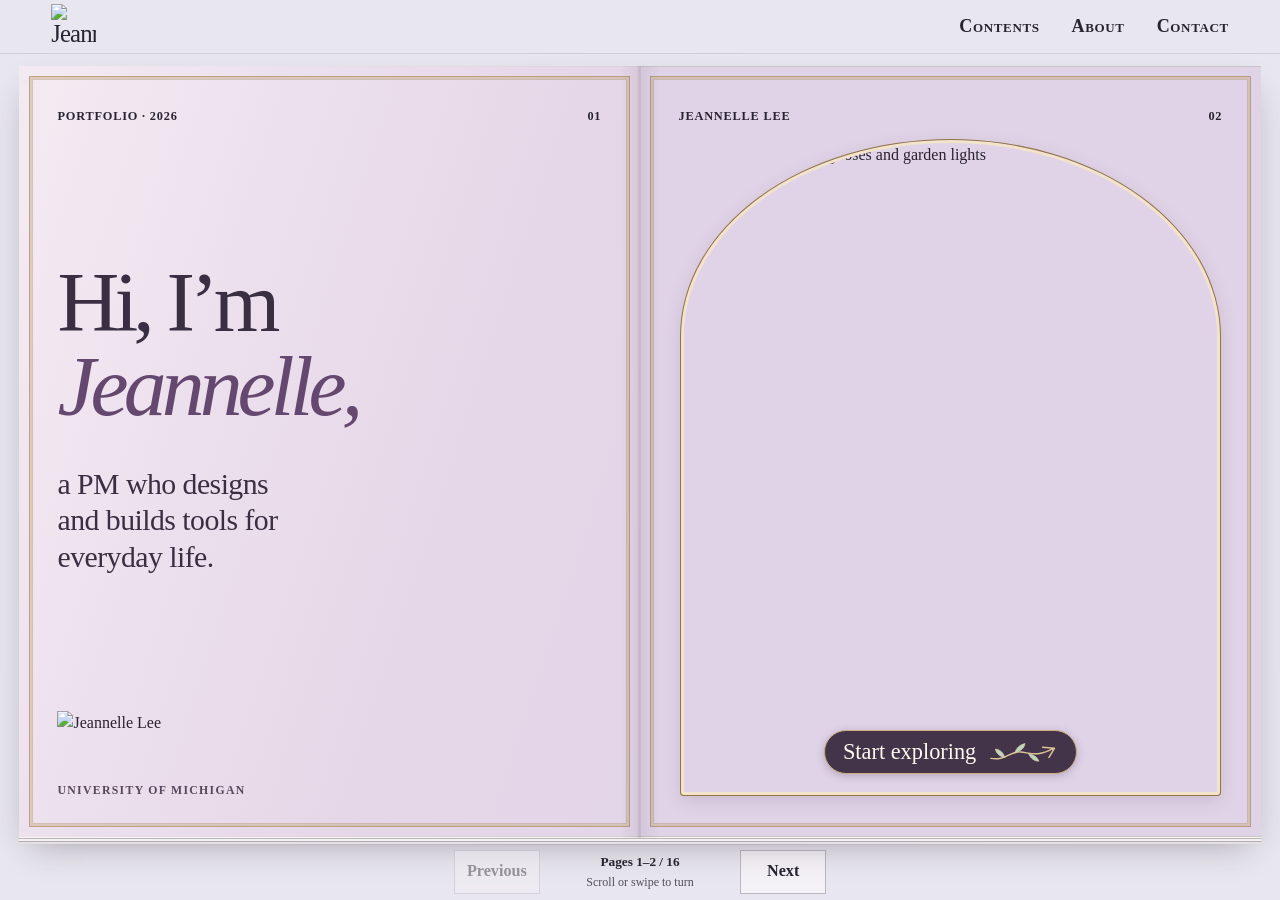
==== index.html @ 3fa3d1c2 "Publish portfolio pages, résumé, and OnRoute demo" ====
<!doctype html>
<html lang="en"><head><meta charset="utf-8"><meta name="viewport" content="width=device-width,initial-scale=1"><title>Product portfolio · Jeannelle Lee</title>
<meta name="description" content="Jeannelle Lee's product portfolio. Explore product management, development, and interaction design case studies.">
<link rel="stylesheet" href="style.css"><link rel="icon" href="favicon.svg"><script src="reader.js" defer></script><script src="neighbor-swap-motion.js" defer></script></head>
<body><a class="skip" href="#reader">Skip to magazine</a><header class="mast"><a class="wordmark" href="#cover" aria-label="Jeannelle Lee · Portfolio cover"><img src="images/jeannelle-lee-garden-seal.svg" width="256" height="256" alt="Jeannelle Lee"></a><nav aria-label="Magazine navigation"><a href="#work">Contents</a><a href="#about">About</a><a href="#contact">Contact</a></nav></header>
<main class="desk" id="reader" tabindex="-1"><div class="binding"><section class="paper jacket cover-copy" id="cover" data-label="Portfolio · 2026" aria-label="Portfolio · 2026, page 1"><div class="iris-opening" aria-hidden="true"><img class="iris-bud" src="images/iris-bud.webp" alt=""><img class="iris-opening-petals" src="images/iris-opening.webp" alt=""><img class="iris-bloom" src="images/paper-iris.webp" alt=""></div><div class="page-frame" aria-hidden="true"><i></i><i></i><i></i><i></i></div><div class="paper-inner"><div class="running"><span>Portfolio · 2026</span><span>01</span></div><div class="page-content"><h1 class="personal-title"><span>Hi, I’m</span> <em>Jeannelle,</em> <small>a PM who designs and builds tools for everyday life.</small></h1><div class="cover-author"><img src="images/jeannelle-lee-signature.png" width="2166" height="710" alt="Jeannelle Lee"><span>University of Michigan</span></div></div></div></section>
<section class="paper jacket portrait-page" id="portrait" data-label="Jeannelle Lee" aria-label="Jeannelle Lee, page 2"><div class="iris-opening" aria-hidden="true"><img class="iris-bud" src="images/iris-bud.webp" alt=""><img class="iris-opening-petals" src="images/iris-opening.webp" alt=""><img class="iris-bloom" src="images/paper-iris.webp" alt=""></div><div class="page-frame" aria-hidden="true"><i></i><i></i><i></i><i></i></div><div class="paper-inner"><div class="running"><span>Jeannelle Lee</span><span>02</span></div><div class="page-content"><figure class="cover-portrait"><img src="images/jeannelle-floral-portrait.webp" width="470" height="620" alt="Jeannelle Lee among roses and garden lights"></figure><a class="cover-explore" href="#work"><span>Start exploring</span><svg class="vine-arrow" aria-hidden="true" viewBox="0 0 78 28" fill="none" stroke="currentColor" stroke-linecap="round" stroke-linejoin="round">
  <path class="vine-stem" pathLength="1" d="M2 21C17 24 23 13 34 14s19 6 36-4m-12-1 13 1-6 10"/>
  <path class="vine-leaves" d="M17 20c-2-7-7-9-10-9 1 5 5 8 10 9Zm11-5c2-6 6-9 11-10-1 5-4 8-11 10Zm15 1c2 5 6 8 11 8-2-5-6-7-11-8Z"/>
</svg></a></div></div></section>
<section class="paper index-page" id="work" data-label="Selected work" aria-label="Selected work, page 3"><div class="page-frame" aria-hidden="true"><i></i><i></i><i></i><i></i></div><div class="paper-inner"><div class="running"><span>Selected work</span><span>03</span></div><div class="page-content"><div class="index-heading"><h2 class="display">Contents</h2></div><ol class="toc"><li><a href="#carelift"><span><strong>CareLift</strong><small>Rural prescription delivery</small></span><span class="folio">05</span></a></li><li><a href="#neighbor-swap"><span><strong>Neighbor Swap</strong><small>A neighborhood tool library</small></span><span class="folio">07</span></a></li><li><a href="#onroute"><span><strong>OnRoute</strong><small>Carpooling for U-M students</small></span><span class="folio">09</span></a></li><li><a href="#pm-studio"><span><strong>PM Studio</strong><small>Four product management studies</small></span><span class="folio">11</span></a></li></ol></div></div></section>
<section class="paper contents-gallery" id="project-plates" data-label="Project illustrations" aria-label="Project illustrations, page 4"><div class="page-frame" aria-hidden="true"><i></i><i></i><i></i><i></i></div><div class="paper-inner"><div class="running"><span>Project illustrations</span><span>04</span></div><div class="page-content"><div class="index-plates"><a class="index-plate" href="#carelift"><img src="images/care-town.webp" alt=""><span>CareLift</span></a><a class="index-plate" href="#neighbor-swap"><img src="images/cafe-handoff.webp" alt=""><span>Neighbor Swap</span></a><a class="index-plate" href="#onroute"><img src="images/ride-meeting.webp" alt=""><span>OnRoute</span></a><a class="index-plate" href="#pm-studio"><img src="images/smarthome-away-mode.webp" alt=""><span>PM Studio</span></a></div></div></div></section>
<section class="paper lavender opener" id="carelift" data-label="Selected work" aria-label="Selected work, page 5"><div class="page-frame" aria-hidden="true"><i></i><i></i><i></i><i></i></div><div class="paper-inner"><div class="running"><span>Selected work</span><span>05</span></div><div class="page-content"><p class="kicker">Product management · Healthcare</p><h2 class="display">CareLift</h2><p class="intro">An urgent prescription delivery concept that connects rural patients, local pharmacies, and licensed drone operators.</p><dl class="credits"><div><dt>Role</dt><dd>Product Manager · Care Pilots</dd></div><div><dt>Team</dt><dd>Kyeongchan, Joan, Seren, Gyuri</dd></div></dl><a class="action" href="carelift.html">Read more</a></div></div></section>
<section class="paper art-page lavender" id="carelift-plate" data-label="CareLift" aria-label="CareLift, page 6"><div class="page-frame" aria-hidden="true"><i></i><i></i><i></i><i></i></div><div class="paper-inner"><div class="running"><span>CareLift</span><span>06</span></div><div class="page-content"><figure class="delivery-plate is-flying">
  <svg class="delivery-scene" viewBox="0 0 640 470" role="img" aria-label="A lavender drone carries a prescription from a rural pharmacy across mint hills and lowers it beside a home.">
    <defs>
      <linearGradient id="cl-sky" x2="0" y2="1" gradientUnits="objectBoundingBox" gradientTransform="rotate(0)">
        <stop stop-color="#d6c7e8"/><stop offset="1" stop-color="#f6edf2"/>
      </linearGradient>
      <linearGradient id="cl-far" x2="1" y2="1"><stop stop-color="#c5c0dc"/><stop offset="1" stop-color="#dad5e5"/></linearGradient>
      <linearGradient id="cl-field" x2="0" y2="1"><stop stop-color="#c5deca"/><stop offset="1" stop-color="#9bc5ae"/></linearGradient>
      <radialGradient id="cl-sun-halo"><stop stop-color="#fff4dc" stop-opacity=".70"/><stop offset=".49" stop-color="#fff2df" stop-opacity=".33"/><stop offset="1" stop-color="#fff6eb" stop-opacity="0"/></radialGradient>
      <linearGradient id="cl-daylight" x1=".94" y1=".08" x2=".16" y2=".86"><stop stop-color="#fff1d4" stop-opacity=".22"/><stop offset=".6" stop-color="#fff4df" stop-opacity=".05"/><stop offset="1" stop-color="#fff4df" stop-opacity="0"/></linearGradient>
      <radialGradient id="cl-ground-penumbra"><stop stop-color="#536963" stop-opacity=".29"/><stop offset=".47" stop-color="#626e70" stop-opacity=".17"/><stop offset="1" stop-color="#717778" stop-opacity="0"/></radialGradient>
      <filter id="cl-distance" x="-.03" y="-.08" width="1.06" height="1.16"><feGaussianBlur stdDeviation="2.4"/></filter>
      <linearGradient id="cl-shell" x1=".22" y1="1" x2=".77" y2="0"><stop stop-color="#897a9d"/><stop offset=".44" stop-color="#b8a6c7"/><stop offset=".72" stop-color="#e0d4e8"/><stop offset="1" stop-color="#fff2e2"/></linearGradient>
      <linearGradient id="cl-keel" x1=".14" y1=".8" x2=".89" y2=".16"><stop stop-color="#615a70"/><stop offset=".56" stop-color="#897b9b"/><stop offset="1" stop-color="#c3b2c8"/></linearGradient>
      <linearGradient id="cl-motor" x2="1" y2=".1"><stop stop-color="#645e73"/><stop offset=".52" stop-color="#ae9fba"/><stop offset=".8" stop-color="#e6d8df"/><stop offset="1" stop-color="#998aab"/></linearGradient>
      <g id="cl-engine"><path d="M-5-1v6q5 4 10 0v-6" fill="url(#cl-motor)"/><ellipse rx="5" ry="2.6" fill="#bcb1c9"/></g>
      <pattern id="cl-paper" width="150" height="150" patternUnits="userSpaceOnUse"><image href="images/onroute-paper.png" width="150" height="150"/></pattern>
      <g id="cl-poplar"><path d="M0 0v-21" fill="none" stroke="#555965" stroke-width="2.2"/><path d="M0-9Q-20-18-3-54Q1-65 5-53Q19-16 0-9Z" fill="#77a391"/><path d="M0-10L0-57Q12-32 10-21Q7-12 0-10Z" fill="#9ebfa7"/></g>
      <g id="cl-prop"><ellipse rx="32" ry="4.1" fill="#bab0c9" opacity=".23"/><path d="M-3-1Q-25-7-34-3Q-31 0-4 1M3 0Q25 5 34 2Q29-1 4-2" fill="#675e78"/><ellipse rx="3.3" ry="2.3" fill="#8f829d"/></g>
    </defs>
    <g class="cl-camera">
    <image href="images/care-town.webp" width="640" height="470" preserveAspectRatio="xMidYMid slice"/>
    <!-- Project the flight onto the meadow. A higher drone casts its shadow farther left. -->
    <g transform="matrix(1 0 .12 .14 -30 385)" aria-hidden="true">
      <g class="delivery-shadow"><g transform="scale(1 7.1429)" fill="url(#cl-ground-penumbra)">
        <ellipse rx="55" ry="9.5"/><ellipse cx="-28" cy="-1.5" rx="18" ry="4.3"/><ellipse cx="26" cy="-2.5" rx="17" ry="4"/>
      </g></g>
    </g>
    <g class="flight-route" fill="none" stroke="#87779b" stroke-width="1.8" stroke-linecap="round" stroke-dasharray="1 8" opacity=".58"><path d="M100 167Q285 55 535 230"/></g>
    <g class="drone-flight">
      <g stroke="#625771" stroke-linejoin="round" stroke-linecap="round">
        <path d="M-16-4q-21-1-31-12M12-6q14-13 23-19M-14 0q-17 11-29 15M15 0q21 8 33 8" fill="none" stroke-width="5.6"/>
        <path d="M-16-6q-20-1-30-11M13-8l19-16M17-1q19 7 29 7" fill="none" stroke="#cfc0d7" stroke-width="1.5"/>
        <g fill="none" stroke-width="2.9"><path d="M-15 6q-1 8-4 14l8 3M14 6l5 12 8-1"/></g>
        <path d="M-29-4q6-9 25-13 12-3 24 3l10 7q3 4-1 9l-7 7q-15 7-34 3l-13-5q-6-3-4-11Z" fill="url(#cl-keel)" stroke-width="1.3"/>
        <path d="M-28-5q7-11 26-13 14-2 26 5l7 6q2 4-5 7-13 7-31 6l-17-4q-9-2-6-7Z" fill="url(#cl-shell)" stroke="#94849f" stroke-width=".9"/>
        <path d="M-11-13q10-5 23-3 8 1 14 7" fill="none" stroke="#fff4e4" stroke-width="1.5"/>
        <path d="M-22 5q12 5 23 4m-17-2-1 2m5-1-1 2m5-1-1 2" fill="none" stroke="#5d566a" stroke-width="1.2"/>
        <path d="m15 7 6-2" fill="none" stroke="#b9f1d3" stroke-width="2.4"/>
        <g stroke="none"><use href="#cl-engine" x="-47" y="-20"/><use href="#cl-engine" x="35" y="-30"/><use href="#cl-engine" x="-43" y="12"/><use href="#cl-engine" x="48" y="4"/></g>
        <g stroke="none"><g transform="translate(-47 -20)"><g class="rotor"><use href="#cl-prop"/></g></g><g transform="translate(35 -30)"><g class="rotor"><use href="#cl-prop"/></g></g><g transform="translate(-43 12)"><g class="rotor"><use href="#cl-prop"/></g></g><g transform="translate(48 4)"><g class="rotor"><use href="#cl-prop"/></g></g></g>
      </g>
      <path class="delivery-line" d="M0 0v27" transform="translate(0 14)" stroke="#726284" stroke-width="1.5" fill="none" vector-effect="non-scaling-stroke"/>
    </g>
    <g class="parcel-flight" stroke="#82708e" stroke-width="1.4" stroke-linejoin="round">
      <path d="m0 0 15 6-19 5-15-7Z" fill="#f5eaf8"/><path d="m-19 4 15 7v16l-15-7Z" fill="#ad96c2"/><path d="m-4 11 19-5v16l-19 5Z" fill="#dcc7ed"/>
      <path d="m4 13 4-1v3l3-.8v3.3l-3 .8v3l-4 1v-3l-3 .8v-3.3l3-.8Z" stroke="none" fill="#fffdf6"/>
    </g>
    </g>
    <g aria-hidden="true" pointer-events="none">
      <rect width="640" height="470" fill="url(#cl-daylight)"/>
      <rect width="640" height="470" fill="url(#cl-paper)" opacity=".62"/>
    </g>
  </svg>
  <figcaption><span>Prescription delivery from a local pharmacy to a rural home.</span><button class="replay-delivery" type="button" aria-label="Replay the drone delivery animation">Replay</button></figcaption>
</figure><a class="action" href="carelift.html">Read more about CareLift</a></div></div></section>
<section class="paper mint opener" id="neighbor-swap" data-label="Selected work" aria-label="Selected work, page 7"><div class="page-frame" aria-hidden="true"><i></i><i></i><i></i><i></i></div><div class="paper-inner"><div class="running"><span>Selected work</span><span>07</span></div><div class="page-content"><p class="kicker">Interaction design · Tool library</p><h2 class="display">Neighbor Swap</h2><p class="intro">A neighborhood tool library where older neighbors lend tools and students trade smartphone help.</p><dl class="credits"><div><dt>Role</dt><dd>Solo designer and developer · SI 582</dd></div></dl><a class="action" href="neighbor-swap.html">Read more</a></div></div></section>
<section class="paper art-page mint" id="neighbor-swap-plate" data-label="Neighbor Swap" aria-label="Neighbor Swap, page 8"><div class="page-frame" aria-hidden="true"><i></i><i></i><i></i><i></i></div><div class="paper-inner"><div class="running"><span>Neighbor Swap</span><span>08</span></div><div class="page-content"><figure class="swap-plate">
  <svg class="swap-scene" viewBox="0 0 640 426" role="img" aria-label="Jeannelle meets her older neighbor at a café, receives her cordless drill, and then helps her start a video call. A leaf stamp marks the exchange.">
    <defs><g id="ns-sprig" stroke="currentColor" stroke-linecap="round" fill="none"><path d="M-1 14Q1-1 9-14" stroke-width="2.8"/><path d="M2 3Q-10 3-12-8Q-1-7 2 3ZM5-4Q5-14 17-17Q15-6 5-4Z" fill="currentColor" stroke-width="1"/></g></defs>
    <image class="ns-shot ns-request-scene" href="images/cafe-request.webp" width="640" height="426" preserveAspectRatio="xMidYMid slice"/>
    <image class="ns-shot ns-handoff-scene" href="images/cafe-handoff.webp" width="640" height="426" preserveAspectRatio="xMidYMid slice"/>
    <image class="ns-shot ns-teaching-scene" href="images/cafe-teaching.webp" width="640" height="426" preserveAspectRatio="xMidYMid slice"/>
    <g class="ns-card">
      <g transform="rotate(-4 320 216)">
        <rect x="154" y="126" width="334" height="182" rx="7" fill="#53445c" opacity=".17" transform="translate(4 7)"/>
        <rect x="154" y="126" width="334" height="182" rx="7" fill="#faf6e9" stroke="#ada293" stroke-width="1.6"/>
        <path d="M171 138h300M171 294h300" stroke="#948b93"/>
        <text x="177" y="165" fill="#587464" font-size="15" font-family="Arial,sans-serif" font-weight="bold" letter-spacing="2">NEIGHBOR SWAP</text>
        <text x="174" y="203" fill="#493e52" font-family="Georgia,serif" font-size="38">Exchange card</text>
        <g stroke="#b6afbb" stroke-width="2" fill="none" stroke-dasharray="3 4"><circle cx="218" cy="253" r="29"/><circle cx="320" cy="253" r="29"/><circle cx="422" cy="253" r="29"/></g>
        <g transform="translate(218 253)"><g class="ns-stamp" color="#4f7865"><circle r="30" fill="#d6e5d6" stroke="currentColor" stroke-width="3"/><circle r="24" fill="none" stroke="currentColor" stroke-width="1.5" stroke-dasharray="2 2"/><use href="#ns-sprig" transform="scale(1.1)"/></g></g>
      </g>
    </g>
  </svg>
  <figcaption class="swap-legend">
    <span class="swap-caption">A new student borrows a drill at a café, teaches a neighbor to make a video call, and collects an exchange stamp.</span>
    <button class="swap-playback" type="button" hidden>Pause</button>
  </figcaption>
</figure><a class="action" href="neighbor-swap.html">Read more about Neighbor Swap</a></div></div></section>
<section class="paper blue opener" id="onroute" data-label="Selected work" aria-label="Selected work, page 9"><div class="page-frame" aria-hidden="true"><i></i><i></i><i></i><i></i></div><div class="paper-inner"><div class="running"><span>Selected work</span><span>09</span></div><div class="page-content"><p class="kicker">Product discovery · Student mobility</p><h2 class="display">OnRoute</h2><p class="intro">A carpool prototype for U-M students who need a dependable ride for time-sensitive trips.</p><dl class="credits"><div><dt>Role</dt><dd>Journey map, service blueprint, Lean Canvas &amp; trust testing</dd></div><div><dt>Team</dt><dd><a href="https://joanuser.github.io/personal_website/">Joan Huang</a>, <a href="https://ieeexplore.ieee.org/author/102986871716345">Adam Deng</a>, <a href="https://www.linkedin.com/in/yun-chen-chuang/">Alison</a></dd></div></dl><a class="action" href="onroute.html">Read more</a></div></div></section>
<section class="paper art-page blue" id="onroute-plate" data-label="OnRoute" aria-label="OnRoute, page 10"><div class="page-frame" aria-hidden="true"><i></i><i></i><i></i><i></i></div><div class="paper-inner"><div class="running"><span>OnRoute</span><span>10</span></div><div class="page-content"><figure class="ride-plate">
  <div class="manhwa-stage" role="img" aria-label="A blonde U-M student reserves a seat outside her home. Her classmate pulls up in a lavender car and they share the trip to campus.">
    <img class="ride-base" src="images/ride-booking.webp" alt="">
    <img class="ride-sprite" src="images/ride-sedan.webp" alt="">
    <img class="ride-cut ride-meeting" src="images/ride-meeting.webp" alt="">
    <img class="ride-cut ride-shared" src="images/ride-shared.webp" alt="">
    <img class="ride-cut ride-campus" src="images/ride-campus.webp" alt="">
    <div class="ride-reservation"><span>OnRoute</span><strong>Review session · 9:00</strong><small>Seat reserved ✓</small></div>
  </div>
  <figcaption class="swap-legend"><span class="swap-caption">A student reserves a seat on a classmate’s existing route to campus.</span><button class="swap-playback" type="button" hidden>Pause</button></figcaption>
</figure><a class="action" href="onroute.html">Read more about OnRoute</a></div></div></section>
<section class="paper rose opener" id="pm-studio" data-label="Selected work" aria-label="Selected work, page 11"><div class="page-frame" aria-hidden="true"><i></i><i></i><i></i><i></i></div><div class="paper-inner"><div class="running"><span>Selected work</span><span>11</span></div><div class="page-content"><p class="kicker">Product management · SI 511-155</p><h2 class="display">PM Studio</h2><p class="intro">Four coursework projects on deciding what to build, what to test, and how to measure success.</p><dl class="credits"><div><dt>Role</dt><dd>Product management coursework · University of Michigan</dd></div></dl><a class="action" href="pm-studio.html">Read more</a></div></div></section>
<section class="paper art-page rose" id="pm-studio-plate" data-label="PM Studio" aria-label="PM Studio, page 12"><div class="page-frame" aria-hidden="true"><i></i><i></i><i></i><i></i></div><div class="paper-inner"><div class="running"><span>PM Studio</span><span>12</span></div><div class="page-content"><figure class="studio-plate">
  <div class="studio-board" aria-label="Four product management case studies">
    <a class="studio-case studio-scope" data-preview="scope" href="pm-studio.html#section-1">
      <svg class="stay-preview" viewBox="0 0 240 138" aria-hidden="true" focusable="false">
  <image href="images/work-ready-stay.webp" width="240" height="138" preserveAspectRatio="xMidYMid slice"/>
  <!-- The phone enters first. Its expanded lock-screen alert has a separate timeline. -->
  <g class="stay-proof stay-phone">
    <rect x="16" y="9" width="63" height="117" rx="11" fill="#211c2b" opacity=".3"/>
    <rect x="13" y="6" width="63" height="117" rx="10" fill="#35313e" stroke="#c8b6cf" stroke-width="1.5"/>
    <rect x="16" y="9" width="57" height="111" rx="8" fill="#c9bdda"/>
    <path d="M16 80q17-20 30-7t27-5v44a8 8 0 0 1-8 8H24a8 8 0 0 1-8-8Z" fill="#b1d3c6"/>
    <path d="M16 92q12-10 29-4t28-8" fill="none" stroke="#ecf4e9" stroke-width="1.1"/>
    <rect x="34" y="12" width="21" height="4" rx="2" fill="#39343f"/>
    <text x="44.5" y="38" text-anchor="middle" font-family="Arial,sans-serif" font-size="16" fill="#423c50">9:41</text>
    <path d="M35 116h19" stroke="#5a5c64" stroke-width="2" stroke-linecap="round"/>
    <g class="stay-notification">
      <rect x="16" y="49" width="105" height="36" rx="6" fill="#292b32" opacity=".23"/>
      <rect x="15" y="46" width="105" height="36" rx="6" fill="#edf7ee" stroke="#83a697" stroke-width=".8"/>
      <text x="20" y="62" font-family="Georgia,serif" font-size="11.5" fill="#26483b">Booking confirmed</text>
      <text x="20" y="74" font-family="Arial,sans-serif" font-size="8.7" fill="#476455">Work-Ready · WR-1042</text>
    </g>
  </g>
  <!-- The itemized paper comes forward after the phone has cleared the photograph. -->
  <g class="stay-proof stay-invoice">
    <rect x="10" y="13" width="107" height="114" rx="2" fill="#372e3e" opacity=".26"/>
    <path d="M7 9h107v115l-5-2-5 2-5-2-5 2-5-2-5 2-5-2-5 2-5-2-5 2-5-2-5 2-5-2-5 2-5-2-5 2-5-2-5 2-5-2-5 2-7-2Z" fill="#fffaf0" stroke="#a69b9d" stroke-width=".8"/>
    <text x="15" y="28" font-family="Georgia,serif" font-size="12.6" fill="#403448">Expense invoice</text>
    <text x="15" y="42" font-family="Arial,sans-serif" font-size="8.4" fill="#635962">WR-1042 · USD</text>
    <path d="M15 49h90m-90 45h90" stroke="#c8bdba" stroke-width=".8"/>
    <g font-family="Arial,sans-serif" font-size="9.5" fill="#514957">
      <text x="15" y="62">2 nights</text><text x="105" y="62" text-anchor="end">$240</text>
      <text x="15" y="75">Service fee</text><text x="105" y="75" text-anchor="end">$18</text>
      <text x="15" y="88">Tax</text><text x="105" y="88" text-anchor="end">$24</text>
    </g>
    <g font-family="Arial,sans-serif" font-size="10" font-weight="bold" fill="#315a49">
      <text x="15" y="111">Total paid</text><text x="105" y="111" text-anchor="end">$282</text>
    </g>
  </g>
  <g class="stay-checklist" transform="translate(123 74)">
    <rect x="1" y="2" width="111" height="58" rx="4" fill="#29222d" opacity=".25"/>
    <rect width="111" height="58" rx="4" fill="#302d39" fill-opacity=".94" stroke="#d5c9df" stroke-width=".7"/>
    <g fill="none" stroke="#b7abbb" stroke-width=".85">
      <rect x="6.5" y="7" width="11" height="11" rx="2"/>
      <rect x="6.5" y="24" width="11" height="11" rx="2"/>
      <rect x="6.5" y="41" width="11" height="11" rx="2"/>
    </g>
    <g fill="none" stroke="#c4f1da" stroke-width="2" stroke-linecap="round" stroke-linejoin="round">
      <path class="pm-check check-a" pathLength="1" d="m8.5 12 3 3 7-8"/>
      <path class="pm-check check-b" pathLength="1" d="m8.5 29 3 3 7-8"/>
      <path class="pm-check check-c" pathLength="1" d="m8.5 46 3 3 7-8"/>
    </g>
    <g fill="#fffaf4" font-family="Arial,sans-serif" font-size="11.7">
      <text x="23" y="16">Workspace</text><text x="23" y="33" font-size="10.9">Fast confirmation</text><text x="23" y="50">Reimbursement</text>
    </g>
  </g>
</svg>
      <span class="studio-name">Airbnb Work-Ready Stays</span><span class="studio-skill">Scope a work-trip MVP</span>
    </a>
    <a class="studio-case studio-roadmap" data-preview="roadmap" href="pm-studio.html#section-2">
      <svg viewBox="0 0 240 138" aria-hidden="true" focusable="false">
        <image href="images/smarthome-away-mode.webp" width="240" height="138" preserveAspectRatio="xMidYMid slice"/>
        <!-- Snow stays outside the window. The schedule is a separate editorial overlay. -->
        <g class="pm-window-snow" fill="#f4f8fc" opacity=".7">
          <circle cx="8" cy="16" r=".75"/><circle cx="35" cy="24" r=".95"/><circle cx="63" cy="12" r=".7"/>
          <circle cx="16" cy="48" r="1"/><circle cx="49" cy="66" r=".8"/><circle cx="72" cy="38" r=".85"/>
        </g>
        <g class="release-roadmap" transform="translate(8 73)">
          <rect y="1.5" width="107" height="57" rx="4" fill="#233632" opacity=".26"/>
          <rect width="107" height="57" rx="4" fill="#243437" fill-opacity=".91" stroke="#d4e6df" stroke-opacity=".6" stroke-width=".8"/>
          <text x="8" y="16" fill="#f2f5ec" font-family="Georgia,serif" font-size="12">Release roadmap</text>
          <path d="M8 22h83m-57 2v28m27-28v28" fill="none" stroke="#d4e4df" stroke-opacity=".32" stroke-width=".65"/>
          <g class="pm-release release-a"><rect x="9" y="26" width="38" height="5" rx="2" fill="#adddc7"/></g>
          <g class="pm-release release-b"><rect x="33" y="36" width="39" height="5" rx="2" fill="#d0bce5"/></g>
          <g class="pm-release release-c"><rect x="62" y="46" width="28" height="5" rx="2" fill="#b7d3e0"/></g>
        </g>
      </svg>
      <span class="studio-name">SmartHome Away Mode</span><span class="studio-skill">Build a product roadmap</span>
    </a>
    <a class="studio-case studio-test" data-preview="test" href="pm-studio.html#section-3">
      <svg class="xr-view" viewBox="0 0 240 138" role="img" aria-label="An illustrated concept replay moves from Jeannelle observing through a visor to her view of the surgical team working in the operating room.">
  <image class="xr-shot xr-observer" href="images/xr-observer.webp" width="240" height="138" preserveAspectRatio="xMidYMid slice"/>
  <image class="xr-shot xr-room" href="images/xr-operating-room.webp" width="240" height="138" preserveAspectRatio="xMidYMid slice"/>
  <image class="xr-shot xr-handoff" href="images/xr-team-detail.webp" width="240" height="138" preserveAspectRatio="xMidYMid slice"/>
</svg>
      <span class="studio-name">Surgical Replay XR</span><span class="studio-skill">Test immersive case review</span>
    </a>
    <a class="studio-case studio-jobs" data-preview="jobs" href="pm-studio.html#section-4">
      <svg class="jobs-view" viewBox="0 0 300 172" role="img" aria-label="Two illustrative TikTok sessions. A five-minute break stretches to twenty. A traveler searching for a quiet café saves a place and closes the app.">
  <defs><linearGradient id="jt-shade"><stop stop-color="#231f32" stop-opacity=".94"/><stop offset=".50" stop-color="#2b283a" stop-opacity=".77"/><stop offset="1" stop-color="#312b40" stop-opacity=".12"/></linearGradient></defs>
  <image href="images/tiktok-cafe.webp" width="300" height="172" preserveAspectRatio="xMidYMid slice"/>
  <rect width="300" height="172" fill="url(#jt-shade)"/>
  <g class="jt-handset"><g transform="translate(193 9)">
    <rect x="2" y="3" width="85" height="155" rx="12" fill="#25212d" opacity=".4"/>
    <rect width="85" height="155" rx="12" fill="#302e39" stroke="#ddcfe5" stroke-width="1.7"/>
    <svg x="4" y="5" width="77" height="144" viewBox="0 0 77 144" overflow="hidden">
      <g class="jt-reels">
        <image width="77" height="144" href="images/tiktok-latte.webp" preserveAspectRatio="xMidYMid slice"/>
        <image y="144" width="77" height="144" href="images/tiktok-lake.webp" preserveAspectRatio="xMidYMid slice"/>
        <image y="288" width="77" height="144" href="images/tiktok-cafe.webp" preserveAspectRatio="xMidYMid slice"/>
      </g>
      <g font-family="Arial,sans-serif" fill="white">
        <rect width="77" height="23" fill="#272130" opacity=".74"/>
        <text x="6" y="17" font-size="11" font-weight="bold">For You</text>
        <path d="M63 94q-7-7-9-1-1 5 9 11 10-7 8-11-2-6-8 1" fill="#fff5f4"/>
        <path d="M7 130h31m-31 4h18" stroke="#fff9f2" stroke-width="2" stroke-linecap="round"/>
      </g>
      <g class="jt-search-ui">
        <rect width="77" height="144" fill="#f3f3e9"/>
        <rect x="3" y="10" width="71" height="19" rx="6" fill="#dfd6e8"/>
        <g fill="none" stroke="#55465d" stroke-width="1.4"><circle cx="11" cy="18" r="3"/><path d="m13 20 3 3"/></g>
        <text x="19" y="22" font-family="Arial,sans-serif" font-size="9.5" fill="#392c43">quiet café</text>
        <g class="jt-result">
          <image x="3" y="34" width="71" height="58" href="images/tiktok-cafe.webp" preserveAspectRatio="xMaxYMid slice"/>
          <g font-family="Arial,sans-serif" fill="#324638"><text x="5" y="106" font-size="11.5" font-weight="bold">Corner Café</text><text x="5" y="119" font-size="9.5">Quiet tables</text></g>
          <g class="jt-saved"><rect x="4" y="124" width="53" height="16" rx="4" fill="#c6e4d3"/><path d="m10 132 3 3 5-6" fill="none" stroke="#355e48" stroke-width="1.7"/><text x="22" y="135" font-family="Arial,sans-serif" font-size="9.2" fill="#335741">Saved</text></g>
        </g>
      </g>
    </svg>
    <path d="M33 152h19" stroke="#e1dce4" stroke-width="1.6" stroke-linecap="round"/>
  </g></g>
  <g fill="#fffaf5" font-family="Georgia,serif" font-size="27">
    <g class="jt-poster"><text class="jt-label" x="15" y="36">TWO JOBS TO BE DONE</text><text x="14" y="80">Pass time.</text><text x="14" y="109">Find a place.</text></g>
    <g class="jt-beat jt-planned"><text class="jt-label" x="15" y="36">WAITING FOR THE BUS</text><text x="14" y="80">Just five</text><text x="14" y="109">minutes.</text></g>
    <g class="jt-beat jt-overrun"><text class="jt-label" x="15" y="36">20 MINUTES LATER</text><text x="14" y="80">One more</text><text x="14" y="109">video…</text></g>
    <g class="jt-beat jt-looking"><text class="jt-label" x="15" y="36">A DIFFERENT VISIT</text><text x="14" y="80">Find a</text><text x="14" y="109">quiet café.</text></g>
    <g class="jt-beat jt-done"><text class="jt-label" x="15" y="36">PLACE SAVED</text><text x="14" y="80">Found it.</text><text x="14" y="109">Time to go.</text></g>
  </g>
</svg>
      <span class="studio-name">TikTok Feed &amp; Search</span><span class="studio-skill">JTBD · Take a break or find a place</span>
    </a>
  </div>
  <figcaption class="swap-legend"><span class="swap-caption">Select a study to explore the decision.</span><button class="swap-playback" type="button" hidden>Pause</button></figcaption>
</figure><a class="action" href="pm-studio.html">Read more about PM Studio</a></div></div></section>
<section class="paper bio" id="about" data-label="About the author" aria-label="About the author, page 13"><div class="page-frame" aria-hidden="true"><i></i><i></i><i></i><i></i></div><div class="paper-inner"><div class="running"><span>About the author</span><span>13</span></div><div class="page-content"><div class="profile-lead">
  <img class="profile-portrait" src="images/jeannelle-garden-portrait.webp" width="410" height="510" alt="Jeannelle sitting on a garden bench with a magazine">
  <div><h2 class="bio-signature"><img src="images/jeannelle-lee-signature.png" width="2166" height="710" alt="Jeannelle Lee"></h2>
  <p>Moving to Ann Arbor made me wonder how newcomers could borrow a drill before they knew their neighbors. That question led me to design Neighbor Swap.</p></div>
</div>
<section class="profile-block"><h3>Experience</h3><ol class="career-list"><li><div class="career-meta"><span>Top Photo Corp · Futeng Corp</span><span>2024–2026</span></div><h4>Business Development Consultant &amp; Product Manager</h4><p>I turned feedback from Taipei customer workshops into Figma prototypes.</p></li><li><div class="career-meta"><span>Yoma Strategic Holdings</span><span>2022</span></div><h4>Data Analyst Intern</h4><p>I compared ten rental competitors to guide product positioning.</p></li><li><div class="career-meta"><span>Tsinghua Global Communication Office</span><span>2021–2023</span></div><h4>Social Media Assistant</h4><p>I helped grow our community by 10,000 followers.</p></li></ol></section></div></div></section>
<section class="paper bio-background" id="background" data-label="Education and interests" aria-label="Education and interests, page 14"><div class="page-frame" aria-hidden="true"><i></i><i></i><i></i><i></i></div><div class="paper-inner"><div class="running"><span>Education and interests</span><span>14</span></div><div class="page-content"><section class="profile-block"><h2>Education</h2>
  <div class="school"><p class="dateline">Ann Arbor · Expected May 2028</p><h3>University of Michigan</h3><p><em>Master of Science in Information</em></p><p>Product discovery, interaction design, and product management.</p></div>
  <div class="school"><p class="dateline">Beijing · 2019–2023</p><h3>Tsinghua University</h3><p><em>Bachelor of Economics and Finance</em></p><p>For my thesis, I used Python and SPSS to study how people shop during the Double Eleven festival.</p></div></section>
  <section class="profile-block off-clock"><h2>Off the clock</h2><p>I shoot photos and edit Reels for <a href="https://www.instagram.com/chez_jeannellee/">@chez_jeannellee</a>. Off camera, you’ll find me trying a new recipe, doing yoga, or at Pilates.</p></section></div></div></section>
<section class="paper contact-page" id="contact" data-label="Contact" aria-label="Contact, page 15"><div class="page-frame" aria-hidden="true"><i></i><i></i><i></i><i></i></div><div class="paper-inner"><div class="running"><span>Contact</span><span>15</span></div><div class="page-content"><h2 class="display">Let’s grab <em>a coffee.</em></h2><p class="coffee-invite">Have a new product in mind? I’d love to bounce some ideas around with you.</p><address class="contact-list"><a href="mailto:jeanelle@umich.edu"><span class="contact-mark" aria-hidden="true"><svg viewBox="0 0 24 24" fill="none" stroke="currentColor" stroke-width="1.5" stroke-linecap="round" stroke-linejoin="round"><rect x="3" y="5" width="18" height="14" rx="2"/><path d="m4 7 8 6 8-6"/></svg></span><span><small>Email</small>jeanelle@umich.edu</span><span class="link-arrow" aria-hidden="true">↗</span></a><a href="https://www.linkedin.com/in/jeannelle-lee/"><span class="contact-mark" aria-hidden="true"><svg viewBox="0 0 24 24" fill="none" stroke="currentColor" stroke-width="1.5" stroke-linecap="round" stroke-linejoin="round"><rect x="3" y="3" width="18" height="18" rx="3"/><path d="M7 10v7m4-7v7m0-4c0-4 6-4 6 0v4"/><circle cx="7" cy="7" r=".75" fill="currentColor"/></svg></span><span><small>LinkedIn</small>linkedin.com/in/jeannelle-lee/</span><span class="link-arrow" aria-hidden="true">↗</span></a><a href="https://www.instagram.com/chez_jeannellee/"><span class="contact-mark" aria-hidden="true"><svg viewBox="0 0 24 24" fill="none" stroke="currentColor" stroke-width="1.5" stroke-linecap="round" stroke-linejoin="round"><rect x="3" y="3" width="18" height="18" rx="5"/><circle cx="12" cy="12" r="4"/><circle cx="17.4" cy="6.8" r=".8" fill="currentColor"/></svg></span><span><small>Instagram</small>@chez_jeannellee</span><span class="link-arrow" aria-hidden="true">↗</span></a></address><div class="compact-resume"><a class="resume-file" href="JeannelleLee_Resume.pdf" download="JeannelleLee_Resume.pdf"><span>JeannelleLee_Resume.pdf</span><span aria-hidden="true">↓</span></a></div></div></div></section>
<section class="paper resume-page" id="resume" data-label="Résumé" aria-label="Résumé, page 16"><div class="page-frame" aria-hidden="true"><i></i><i></i><i></i><i></i></div><div class="paper-inner"><div class="running"><span>Résumé</span><span>16</span></div><div class="page-content"><h2 class="display">Résumé</h2><a class="resume-preview" href="JeannelleLee_Resume.pdf" aria-label="Open Jeannelle Lee’s one-page résumé"><img src="images/resume-preview.webp" width="696" height="900" alt="Preview of Jeannelle Lee’s résumé"></a><a class="resume-file" href="JeannelleLee_Resume.pdf" download="JeannelleLee_Resume.pdf"><span>JeannelleLee_Resume.pdf</span><span aria-hidden="true">↓</span></a></div></div></section></div></main>
<footer class="controls" aria-label="Page navigation"><button id="prev" type="button">Previous</button><div class="readout"><span id="position" aria-live="polite"></span><small>Scroll or swipe to turn</small></div><button id="next" type="button">Next</button></footer></body></html>
---- style.css ----
:root {
  --ink:#272330;
  --muted:#534e5b;
  --rule:#30263b47;
  --serif:'Garamond Premier Pro','Baskerville','Palatino Linotype',Palatino,Georgia,serif;
  --reading:Georgia,'Iowan Old Style','Noto Serif',serif;
  --surface:#fbfaf8;
}
*{box-sizing:border-box}
body{margin:0;color:var(--ink);background:#e8e6ee;font:1rem/1.52 var(--reading)}
p,h1,h2,figure,dl,dd,ol{margin:0}
a,button{color:inherit;text-underline-offset:.23em}
button{font:inherit;cursor:pointer}
a:focus-visible,button:focus-visible{outline:3px solid #714792;outline-offset:3px}
.skip{position:fixed;top:0;left:.75rem;background:white;padding:.6rem;z-index:15;translate:0 -120%}
.skip:focus{translate:0 0}
.mast{display:flex;align-items:center;justify-content:space-between;gap:1rem;padding:.6rem clamp(1rem,4vw,4rem);border-bottom:1px solid #3a2d411f}
.wordmark{font:1.55rem/1.1 var(--serif);text-decoration:none;letter-spacing:-.035em}
.wordmark{display:inline-flex;align-items:center;min-height:44px}
.wordmark img{display:block;width:clamp(3.25rem,4.4vw,3.75rem);height:auto}
.bio-signature{width:min(88%,22rem);margin:0}
.bio-signature img{display:block;width:100%;height:auto}
nav{display:flex;gap:clamp(.8rem,3vw,2rem)}
nav a,.controls button{font-weight:600;font-size:.92rem;text-decoration:none}
.mast nav a{font-family:var(--serif);font-variant-caps:small-caps;font-size:1.13rem;letter-spacing:.035em}
.controls button{font-family:var(--serif);font-size:1.01rem}
nav a:hover,.wordmark:hover{text-decoration:underline}
.desk{padding:1.5rem clamp(.65rem,3vw,3rem) .9rem;outline:none;background:radial-gradient(ellipse at 50% 100%,#d5d1de,transparent 72%)}
.binding{isolation:isolate;position:relative;width:min(100%,76rem);margin:auto;background:#f9f7f2;box-shadow:0 1px 0 #b9b4ba,0 3px 0 #f4f1f1,0 4px 0 #b2adb4,0 6px 0 #e5e0e4,0 16px 34px -12px #30293665}
.paper{position:relative;background:var(--sheet,var(--surface));color:var(--ink);min-width:0;container-type:inline-size}
.paper-inner{display:flex;flex-direction:column;padding:clamp(1.2rem,6.2cqw,2.7rem);gap:1rem;min-height:30rem}
.running{display:flex;justify-content:space-between;align-items:center;border-top:1px solid var(--rule);padding-top:.5rem;gap:1rem;font-size:.77rem;font-weight:600;letter-spacing:.065em;text-transform:uppercase}
.page-content{display:flex;flex:1;min-width:0;flex-direction:column;align-items:flex-start;justify-content:safe center;gap:clamp(.8rem,2.8cqw,1.3rem)}
.display,.toc strong{font-family:var(--serif);font-weight:400}
.display{font-size:clamp(2.45rem,11.6cqw,4.9rem);letter-spacing:-.035em;line-height:1.03;text-wrap:balance;overflow-wrap:break-word}
.kicker,.cover-author span{font-size:.76rem;line-height:1.45;font-weight:700;letter-spacing:.11em;text-transform:uppercase}
.intro{font-size:clamp(1rem,3.55cqw,1.25rem);line-height:1.55}
.index-page{--sheet:#f8f8f2}
.index-page .page-content{align-items:stretch}
.index-heading .display{font-style:italic;font-size:clamp(3.25rem,17.6cqw,6.7rem);margin:.35rem 0 .45rem}
.index-heading .display,.display em{font-feature-settings:"swsh" 1}
.toc{padding:0;list-style:none;border-top:1px solid var(--rule)}
.toc a{display:flex;align-items:center;justify-content:space-between;gap:1rem;border-bottom:1px solid var(--rule);padding:clamp(.55rem,2.5cqw,1rem) .12rem;text-decoration:none}
.toc a:hover{background:#e5f1e7}
.toc strong{display:block;font-size:clamp(1.6rem,7cqw,2.65rem);line-height:1.02;letter-spacing:-.035em}
.toc small,.plate figcaption{display:block;font-size:.85rem;color:var(--muted);margin-top:.28rem}
.folio{align-self:flex-start;font-size:.85rem;font-variant-numeric:tabular-nums}
.lavender{--accent:#e3d4f1}.mint{--accent:#d0e9db}.blue{--accent:#dae5f0}.rose{--accent:#ecdae8}
.opener{--sheet:var(--accent)}
.credits{margin:.45rem 0;width:100%}
.credits div{display:grid;grid-template-columns:3.1rem 1fr;align-items:baseline;gap:.3rem;border-top:1px solid var(--rule);padding:.45rem 0;font-size:.9rem}
.credits dt{font-size:.75rem;font-weight:700;text-transform:uppercase}
.action{display:inline-block;font-weight:650;padding:.35rem 0;border-bottom:1px solid;text-decoration:none}
.action:hover,.backlink:hover{color:#63427b}
.backlink{font-size:.87rem}
.art-page{--sheet:#f9f8f5}
.plate{width:100%}
.plate a{display:block;background:var(--accent);padding:clamp(.6rem,2.8cqw,1.1rem)}
.plate img{width:100%;height:auto;max-height:48dvh;object-fit:contain;display:block}
.plate figcaption{border-top:1px solid var(--rule);margin-top:.75rem;padding-top:.55rem}
.story .display{font-size:clamp(2.3rem,10.9cqw,4.2rem)}
.end-nav{display:flex;flex-direction:column;align-items:flex-start;gap:.5rem}
.end-page,.contact-page{--sheet:#d8ece2}
.bio{--sheet:#ece1f4}
.bio{background:linear-gradient(135deg,#eee5f1,#f7f1f2 65%,#f6f2ed)}
.bio-background{background:linear-gradient(120deg,#fbf7ef,#f7f6ef 75%,#edf3eb)}
.bio .paper-inner,.bio-background .paper-inner{padding-block:clamp(1.1rem,4.5cqw,1.9rem)}
.bio .page-content,.bio-background .page-content{justify-content:safe center;align-items:stretch;gap:clamp(1.15rem,4cqw,2rem)}
.profile-lead{display:grid;grid-template-columns:minmax(0,32%) minmax(0,1fr);gap:clamp(.9rem,3.5cqw,1.55rem);align-items:center}
.profile-portrait{display:block;width:100%;height:auto;object-fit:contain;border:3px solid #fbf6e9;outline:1px solid #a49377;outline-offset:1px}
.profile-lead .bio-signature{width:min(100%,16.8rem);margin:0 0 .6rem}
.profile-lead p,.profile-block p{font-size:clamp(.99rem,2.9cqw,1.075rem);line-height:1.48}
.profile-block h2,.profile-block h3,.profile-block h4{font-family:var(--serif);margin:0;font-weight:500}
.profile-block>h2,.profile-block>h3{font-size:clamp(1.95rem,6.9cqw,2.7rem);line-height:1.08;letter-spacing:-.025em}
.career-list{margin:.65rem 0 0;padding:0;list-style:none}
.career-list li,.school,.off-clock{border-top:1px solid var(--rule);padding-top:.65rem}
.career-list li+li,.school{margin-top:.65rem}
.career-meta{display:flex;flex-wrap:wrap;align-items:baseline;justify-content:space-between;gap:0 .6rem;color:#564653;font-size:.88rem;line-height:1.35}
.career-meta span:last-child{white-space:nowrap;font-variant-numeric:lining-nums tabular-nums}
.career-list h4{font-size:clamp(1.2rem,3.7cqw,1.48rem);line-height:1.1;margin:.15rem 0}
.career-list p{font-size:.96rem;line-height:1.4}
.profile-block .dateline,.contact-list small{font-family:var(--reading);font-size:.78rem;line-height:1.45;letter-spacing:.065em;color:#55465a}
.school h3{font-size:clamp(1.5rem,4.8cqw,1.95rem);line-height:1.1;margin:.35rem 0 .15rem}
.school p+p,.off-clock p{margin-top:.55rem}
.off-clock{padding-top:1rem}
.off-clock a{color:#563d67}
.contact-page,.resume-page{--sheet:#f6f2ea}
.contact-page{background:var(--sheet);color:#49372e}
.contact-page .display em{color:#6a4e3e}
.contact-page .contact-mark{background:#eee4d7;color:#5d4637;border-color:#aa937b}
.contact-page .contact-list,.contact-page .contact-list a{border-color:#ab9c8e}
.contact-page .contact-list small{color:#655044}
.contact-page .page-content,.resume-page .page-content{align-items:stretch}
.contact-list{display:grid;font-style:normal;border-top:1px solid #7a8279}
.contact-list a,.resume-file{display:flex;align-items:center;justify-content:space-between;gap:.6rem;text-decoration:none;padding:.85rem .2rem;border-bottom:1px solid #7a8279}
.contact-list a{font-size:clamp(1.05rem,4cqw,1.4rem);overflow-wrap:anywhere;line-height:1.35}
.contact-list small{display:block;margin-bottom:.25rem}
.link-arrow,.resume-file>span:last-child{font:1.2rem/1 Georgia,serif}
.contact-list a:hover,.resume-file:hover{background:#ffffff60}
.resume-page{--sheet:#f6f2ea}
.resume-page .page-content{align-items:center;gap:.85rem}
.resume-preview{display:block;max-width:90%}
.resume-preview img{display:block;width:auto;max-width:100%;height:auto;max-height:min(44dvh,25rem);box-shadow:0 1px 2px #49404e40,0 7px 18px #37293e1a}
.resume-file{font-size:1rem;padding:.65rem .1rem;gap:1rem}
.compact-resume{display:none}
@media(max-width:800px),(orientation:portrait){.compact-resume{display:block;align-self:flex-start}}
@container (max-width:26rem){
  .profile-lead{grid-template-columns:5.75rem minmax(0,1fr);gap:.8rem 1.1rem}
  .profile-lead>div{display:contents}
  .profile-lead .bio-signature{width:100%;margin:0}
  .profile-lead p{grid-column:1/-1}
}
.controls{display:none}
html.ready body{height:100vh;height:100dvh;display:grid;grid-template-rows:auto minmax(0,1fr) auto;overflow:hidden}
.ready .desk{display:grid;place-items:center;min-height:0}
.ready .binding{width:min(100%,76rem,calc((100dvh - 8rem) * 1.67));height:100%;max-height:49rem;display:grid;grid-template-columns:repeat(2,minmax(0,1fr));perspective:1800px}
.ready .binding::after{content:"";position:absolute;left:calc(50% - 1.3rem);width:2.6rem;inset-block:0;background:linear-gradient(90deg,transparent,#35283812 42%,#35283833 50%,#35283812 53%,transparent);pointer-events:none;z-index:3}
.ready .paper{grid-row:1;height:100%;min-height:0}
.ready .paper[hidden]{display:none}
.ready .paper-inner{height:100%;min-height:0;overflow:auto;overscroll-behavior:contain;scrollbar-width:thin}
.ready .controls{width:min(100%,80rem);margin:auto;display:flex;align-items:center;justify-content:center;gap:clamp(.4rem,2vw,1.4rem);padding:.5rem 1rem .65rem}
.controls button{min-width:5.4rem;min-height:2.75rem;border:1px solid #bcb6c3;border-radius:0;background:#f5f2f7}
.controls button:disabled{opacity:.42;cursor:default}
.controls button:enabled:hover{background:#dbece1}
.readout{text-align:center;min-width:9.7rem}
.readout span,.readout small{display:block;font-size:.83rem}
.readout span{font-weight:650}
.readout small{color:#534e5b;font-size:.75rem}
.turn-layer{position:absolute;inset-block:0;width:50%;z-index:4;pointer-events:none;transform-style:preserve-3d}
.turn-layer.forward{right:0;transform-origin:left}
.turn-layer.backward{left:0;transform-origin:right}
.turn-face,.turn-base{position:absolute!important;inset-block:0;overflow:hidden;pointer-events:none}
.turn-face{inset-inline:0;backface-visibility:hidden}
.turn-face.reverse{transform:rotateY(180deg)}
.turn-base{left:0;width:50%;z-index:2}
.turn-base.right{left:50%}
@media(max-width:800px),(orientation:portrait){
  .ready .binding{width:min(100%,36.5rem);grid-template-columns:1fr}
  .ready .binding::after{display:none}
  .ready .desk{padding:1rem clamp(.65rem,3vw,1.3rem) .8rem}
  .turn-layer{width:100%}
}
@media(max-height:560px){
  .ready .desk{padding:.35rem .65rem}
  .ready .binding{width:min(100%,70rem)}
  .mast{padding-block:.35rem}
  .ready .controls{padding-block:.2rem}
  .paper-inner{padding:1rem;gap:.65rem}
}
@media(prefers-reduced-motion:reduce){
  *,*::before,*::after{animation:none!important;scroll-behavior:auto!important}
}
html.ready body{grid-template-columns:minmax(0,1fr)}
@media(max-width:400px){
  .mast{padding-inline:.7rem;gap:.45rem}
  .wordmark{font-size:1.27rem}
  nav{gap:.65rem}
  nav a{font-size:.84rem}
  .ready .controls{padding-inline:.45rem;gap:.35rem}
  .controls button{min-width:4.45rem;font-size:.86rem}
  .readout{min-width:7.3rem}
}
.ready .desk,.ready .binding{grid-template-rows:minmax(0,1fr)}
.ready .binding{min-height:0}
@media(max-width:400px) and (max-height:650px){
  .index-page .paper-inner{padding:1rem;gap:.45rem}
  .index-page .page-content{gap:.45rem}
  .index-heading .display{font-size:2.95rem}
  .toc a{padding:.43rem 0}
}
.delivery-plate{width:100%}
.delivery-scene{display:block;width:100%;max-height:52dvh;aspect-ratio:640/470}
.delivery-plate figcaption{margin-top:.8rem;padding-top:.6rem;border-top:1px solid var(--rule);display:flex;align-items:baseline;justify-content:space-between;gap:1rem;color:var(--muted);font-size:.85rem}
.replay-delivery{border:0;background:none;padding:.4rem .1rem;color:var(--ink);font:600 .85rem var(--reading);text-decoration:underline;text-underline-offset:.2em}
.drone-flight,.delivery-shadow{transform:translate(284px,138px)}
.parcel-flight{transform:translate(284px,179px)}
.delivery-line{transform:translateY(14px)}
@media(prefers-reduced-motion:no-preference){
  .is-flying .cl-camera{transform-origin:63% 52%;animation:cl-follow 4.9s .2s both}
  .is-flying :is(.drone-flight,.delivery-shadow){animation:deliver-flight 4.9s .2s both}
  .is-flying .parcel-flight{animation:deliver-parcel 4.9s .2s both}
  .is-flying .delivery-line{animation:deliver-line 4.9s .2s both}
  .is-flying .rotor{animation:rotor-motion .14s ease-in-out alternate 37}
}
@keyframes cl-follow{0%{transform:scale(1)}58%,84%{transform:scale(1.045)}100%{transform:scale(1.02)}}
@keyframes deliver-flight{
  0%{transform:translate(100px,167px)}
  29%{transform:translate(246px,131px)}
  53%{transform:translate(514px,176px)}
  62%,84%{transform:translate(535px,233px)}
  100%{transform:translate(396px,126px)}
}
@keyframes deliver-parcel{
  0%{transform:translate(100px,208px)}
  29%{transform:translate(246px,172px)}
  53%{transform:translate(514px,217px)}
  62%{transform:translate(535px,274px)}
  76%,100%{transform:translate(535px,410px)}
}
@keyframes deliver-line{
  0%,62%{transform:translateY(14px) scaleY(1)}
  76%{transform:translateY(14px) scaleY(6.04)}
  84%,100%{transform:translateY(14px) scaleY(.06)}
}
@keyframes rotor-motion{
  from{transform:scaleX(1)}to{transform:scaleX(.47)}
}
@media(prefers-reduced-motion:reduce){.replay-delivery{display:none}}
.swap-plate{width:100%}
.swap-scene{width:100%;height:auto;max-height:52dvh;display:block;aspect-ratio:640/454}
.swap-legend{display:flex;align-items:baseline;justify-content:space-between;gap:.75rem;margin-top:.8rem;padding-top:.6rem;border-top:1px solid var(--rule);color:var(--muted);font-size:.92rem}
.swap-caption{min-height:4.5em}
.swap-playback{border:0;background:none;padding:.45rem 0 .45rem .25rem;color:var(--ink);font:600 .85rem var(--reading);white-space:nowrap;text-decoration:underline;text-underline-offset:.2em}
.ns-handoff-scene,.ns-teaching-scene,.ns-card{opacity:0}
.swap-scene{aspect-ratio:640/426}
.swap-plate[data-scene="lend"] .ns-handoff-scene,.swap-plate:is([data-scene="teach"],[data-scene="stamp"]) .ns-teaching-scene,.swap-plate[data-scene="stamp"] .ns-card{opacity:1}
@media(prefers-reduced-motion:no-preference){
  .ns-shot{transition:opacity .34s ease-out;transform-origin:50% 95%}
  [data-scene="request"] .ns-request-scene,[data-scene="lend"] .ns-handoff-scene,[data-scene="teach"] .ns-teaching-scene{animation:ns-camera 3s ease-out both}
  [data-scene="stamp"] .ns-card{animation:ns-card-in .6s ease-out both}
  [data-scene="stamp"] .ns-stamp{animation:ns-ink .52s .65s both}
  .swap-paused *{animation-play-state:paused!important}
}
@keyframes ns-camera{from{transform:scale(1)}to{transform:scale(1.018)}}
@keyframes ns-card-in{from{opacity:0;transform:translateY(22px)}to{opacity:1;transform:translateY(0)}}
@keyframes ns-ink{0%{opacity:0;transform:scale(1.7) rotate(22deg)}58%{opacity:1;transform:scale(.92) rotate(-5deg)}100%{opacity:1;transform:scale(1) rotate(-5deg)}}
.ride-plate{width:100%;--or-offscreen:-198px;--or-pickup:157px}
.ride-scene{display:block;width:100%;height:auto;max-height:52dvh;aspect-ratio:640/454}
.or-car{transform:translateX(var(--or-offscreen))}
.or-seated,.or-booking,.or-confirmed{opacity:0}
.ride-plate:is([data-scene="pickup"],[data-scene="boarding"]) .or-car{transform:translateX(var(--or-pickup))}
.ride-plate[data-scene="booking"] :is(.or-booking,.or-confirmed){opacity:1}
.ride-plate[data-scene="booking"] .or-reserve{opacity:0}
.ride-plate[data-scene="boarding"] .or-waiting,.ride-plate[data-scene="campus"] .or-waiting{opacity:0}
.ride-plate[data-scene="boarding"] .or-seated,.ride-plate[data-scene="campus"] .or-seated{opacity:1}
.ride-plate[data-scene="campus"] .or-car{transform:translateX(438px)}
@media(prefers-reduced-motion:no-preference){
  [data-scene="booking"] .or-booking{animation:or-open-booking .45s ease-out both}
  [data-scene="booking"] .or-reserve{animation:or-tap 1.9s ease-in-out both;transform-origin:268px 154px}
  [data-scene="booking"] .or-confirmed{animation:or-confirm .28s 1.88s both}
  [data-scene="pickup"] .or-car{animation:or-approach 2.45s cubic-bezier(.33,.05,.26,1) both}
  [data-scene="boarding"] .or-waiting{animation:or-get-in 1.55s ease-in-out both}
  [data-scene="boarding"] .or-seated{animation:or-confirm .28s 1.32s both}
  [data-scene="campus"] .or-car{animation:or-to-campus 2.85s cubic-bezier(.42,.03,.26,1) both}
}
@keyframes or-open-booking{from{opacity:0;transform:translateY(7px)}to{opacity:1;transform:translateY(0)}}
@keyframes or-tap{0%,84%{opacity:1;transform:scale(1)}94%{opacity:1;transform:scale(.96)}100%{opacity:0;transform:scale(1)}}
@keyframes or-confirm{from{opacity:0}to{opacity:1}}
@keyframes or-approach{from{transform:translateX(var(--or-offscreen))}to{transform:translateX(var(--or-pickup))}}
@keyframes or-get-in{0%,10%{opacity:1;transform:translate(0,0)}45%{opacity:1;transform:translate(1px,8px)}78%{opacity:1;transform:translate(-2px,21px)}100%{opacity:0;transform:translate(-2px,33px)}}
@keyframes or-to-campus{from{transform:translateX(var(--or-pickup))}to{transform:translateX(438px)}}
.studio-plate{width:100%}
.studio-board{position:relative;display:grid;grid-template-columns:repeat(2,minmax(0,1fr));gap:clamp(.5rem,2.3cqw,.85rem);padding:clamp(.55rem,2.4cqw,.95rem);background:#e1e8df;border:1px solid #bac9be}
.studio-case{display:flex;align-items:stretch;flex-direction:column;padding-bottom:.5rem;background:#fffdf6;color:var(--ink);box-shadow:1px 2px 0 #52685424;text-decoration:none;border-bottom:3px solid transparent;min-width:0}
.studio-case>svg{display:block;width:100%;height:auto}
.studio-name,.studio-skill{padding-inline:clamp(.4rem,1.8cqw,.68rem)}
.studio-name{font:clamp(1.02rem,4.2cqw,1.45rem)/1.05 var(--serif);letter-spacing:-.025em;margin-top:.45rem}
.studio-skill{font:500 clamp(.8rem,2.6cqw,.92rem)/1.25 var(--reading);color:#524d5a;margin-top:.26rem}
.studio-case:hover .studio-name,.studio-case:focus-visible .studio-name{text-decoration:underline}
[data-scene="scope"] .studio-scope,[data-scene="roadmap"] .studio-roadmap,[data-scene="test"] .studio-test,[data-scene="jobs"] .studio-jobs{border-bottom-color:#79638c}
.pm-check{stroke-dasharray:1;stroke-dashoffset:0}
.stay-checklist,.release-roadmap{opacity:0}
[data-scene="scope"] .stay-checklist,[data-scene="roadmap"] .release-roadmap{opacity:1}
.stay-proof{opacity:0}
.stay-demo{width:100%;font-size:.95rem}
.stay-hero{display:block}
.stay-hero svg{display:block;width:100%;height:auto}
.stay-demo figcaption,.jobs-demo figcaption{display:flex;align-items:baseline;justify-content:space-between;gap:.5rem;flex-wrap:wrap;margin:.45rem 0 .75rem;color:var(--muted);font-size:.85rem}
.jobs-demo,.jobs-view{display:block;width:100%;height:auto}
.jt-beat,.jt-search-ui{opacity:0}
.jt-label{fill:#d0eddd;font:700 10px var(--reading);letter-spacing:.7px}
.stay-options details{border-top:1px solid var(--rule)}
.stay-options details:last-child{border-bottom:1px solid var(--rule)}
.stay-options summary{padding:.65rem .2rem;cursor:pointer;font-weight:650}
.stay-options summary::marker{color:#746180}
.stay-options summary:focus-visible{outline:3px solid #714792;outline-offset:-3px}
.stay-options details>p{margin:0 .3rem .8rem}
.stay-slip,.stay-booked{padding:.85rem 1rem;margin:0 .1rem .8rem;background:#f2edf3;color:#352e38}
.stay-slip-title,.stay-booked strong{font:1.28rem/1.2 var(--serif)}
.stay-slip p+p,.stay-booked p{margin-top:.45rem}
.stay-slip dl{margin-top:.65rem}
.stay-slip dl div{display:flex;justify-content:space-between;gap:.5rem}
.stay-slip dd{font-variant-numeric:tabular-nums}
.stay-total{font-weight:700;border-top:1px solid var(--rule);margin-top:.4rem;padding-top:.4rem}
.stay-booked{background:#e0eee4}
@media(prefers-reduced-motion:no-preference){
  [data-scene="scope"] .stay-checklist,[data-scene="roadmap"] .release-roadmap{animation:studio-panel-in .42s ease-out .3s both}
  [data-scene="scope"] .pm-check{animation:pm-select .55s ease-out both}
  [data-scene="scope"] .check-a{animation-delay:.78s}
  [data-scene="scope"] .check-b{animation-delay:2.2s}
  [data-scene="scope"] .check-c{animation-delay:5.33s}
  [data-scene="scope"] .stay-phone{animation:stay-handset 3.42s 1.5s both}
  [data-scene="scope"] .stay-notification{animation:stay-alert 2.36s 2.12s both}
  [data-scene="scope"] .stay-invoice{animation:stay-invoice-in .48s 5.2s both}
  [data-scene="roadmap"] .pm-release{animation:pm-release-in .65s ease-out both}
  [data-scene="roadmap"] .pm-window-snow{animation:pm-window-flurry 5.1s ease-in-out both}
  [data-scene="roadmap"] .release-a{animation-delay:.78s}
  [data-scene="roadmap"] .release-b{animation-delay:1.3s}
  [data-scene="roadmap"] .release-c{animation-delay:2.15s}
  [data-scene="jobs"] .jt-poster{opacity:0}
  [data-scene="jobs"] .jt-planned{animation:jt-line 2.45s 0s both}
  [data-scene="jobs"] .jt-overrun{animation:jt-line 2.65s 2.45s both}
  [data-scene="jobs"] .jt-looking{animation:jt-line 2.7s 5.1s both}
  [data-scene="jobs"] .jt-done{animation:jt-appear .22s 7.8s both}
  [data-scene="jobs"] .jt-reels{animation:jt-scroll 4.8s both}
  [data-scene="jobs"] .jt-search-ui{animation:jt-appear .25s 5.1s both}
  [data-scene="jobs"] .jt-result{animation:jt-appear .24s 6s both}
  [data-scene="jobs"] .jt-saved{animation:jt-appear .18s 7.25s both}
  [data-scene="jobs"] .jt-handset{animation:jt-pocket .52s 8.5s both}
}
@keyframes pm-select{from{stroke-dashoffset:1}to{stroke-dashoffset:0}}
@keyframes studio-panel-in{from{opacity:0}to{opacity:1}}
@keyframes stay-handset{0%,100%{opacity:0;transform:translateY(12px)}13%,88%{opacity:1;transform:translateY(0)}}
@keyframes stay-alert{0%,100%{opacity:0;transform:translateY(-6px)}9%,87%{opacity:1;transform:translateY(0)}}
@keyframes stay-invoice-in{from{opacity:0;transform:translateY(14px)}to{opacity:1;transform:translateY(0)}}
@media(prefers-reduced-motion:reduce){
  [data-scene="scope"] .stay-invoice{opacity:1}
  .stay-replay{display:none}
  .binding:has(.stay-workspace-step[open],.stay-checkout-step[open]) .stay-demo .stay-invoice{opacity:0}
  .binding:has(.stay-workspace-step[open]) .stay-demo .check-b,.binding:has(.stay-workspace-step[open],.stay-checkout-step[open]) .stay-demo .check-c{stroke-dashoffset:1}
  .binding:has(.stay-checkout-step[open]) .stay-demo .stay-phone{opacity:1}
}
@keyframes pm-release-in{from{opacity:0;transform:translateY(-7px)}to{opacity:1;transform:translateY(0)}}
@keyframes pm-window-flurry{0%{opacity:0}20%,76%{opacity:.8}100%{opacity:0;transform:translate(3px,12px)}}
@keyframes jt-line{0%,100%{opacity:0}8%,95%{opacity:1}}
@keyframes jt-appear{from{opacity:0}to{opacity:1}}
@keyframes jt-scroll{0%,30%{transform:translateY(0)}40%,72%{transform:translateY(-144px)}84%,100%{transform:translateY(-288px)}}
@keyframes jt-pocket{from{opacity:1;transform:translateY(0)}to{opacity:0;transform:translateY(115px)}}
.xr-view{display:block;width:100%;height:auto;overflow:hidden;background:#2e3241}
.xr-shot{transform-origin:64% 56%}
.xr-room,.xr-handoff{opacity:0}
.xr-demo{width:100%;max-width:35rem}
.xr-demo figcaption{display:flex;align-items:flex-end;gap:.8rem;margin-top:.45rem}
.xr-demo label{flex:1;min-width:0;display:flex;flex-direction:column;color:var(--muted);font-size:.85rem}
.xr-demo input{display:block;width:100%;min-width:0;height:2.4rem;margin:0;accent-color:#716482;cursor:pointer}
.xr-playback{border:1px solid #b1a9b7;background:#f5f0f7;color:var(--ink);padding:.4rem .75rem;min-width:4.6rem;min-height:2.4rem}
@media(prefers-reduced-motion:no-preference){
  [data-scene="test"] .xr-observer{animation:xr-approach 5.2s ease-out both}
  [data-scene="test"] .xr-room{animation:xr-immersed 5.2s ease-in-out both}
  [data-scene="test"] .xr-handoff{animation:xr-at-table 5.2s ease-out both}
}
@keyframes xr-approach{0%{transform:scale(1)}40%,100%{transform:scale(1.1)}}
@keyframes xr-immersed{0%,29%{opacity:0;transform:scale(1)}35%{opacity:1}72%,100%{opacity:1;transform:scale(1.075)}}
@keyframes xr-at-table{0%,67%{opacity:0;transform:scale(1.035)}73%{opacity:1}100%{opacity:1;transform:scale(1)}}

.paper svg [font-family]{font-family:var(--reading)}
.contact-list a{display:grid;grid-template-columns:auto minmax(0,1fr) auto;gap:.85rem}
.contact-mark{display:grid;place-items:center;width:2.25rem;height:2.25rem;border:1px solid #998b71;border-radius:36% 36% 42% 42%;background:#f1ebf5;color:#51405d}
.contact-mark svg{width:1.25rem;height:1.25rem}
.coffee-invite{max-width:35ch;font-size:clamp(1.05rem,3.7cqw,1.32rem);line-height:1.5}
.chapter-links,.demo-cues{display:flex;flex-wrap:wrap;gap:.45rem 1rem;font-size:.94rem}
.case-art,.care-sequence,.case-video,.decision-index,.field-notes,.journey-trail,.blueprint,.sms-proof{width:100%;min-width:0}
.case-art img{display:block;width:100%;height:auto;max-height:49dvh;object-fit:contain}
.case-art figcaption,.demo-meta,.sms-proof figcaption{font-size:.87rem;line-height:1.4;color:var(--muted);margin-top:.55rem}
.field-notes>div{border-top:1px solid var(--rule);padding:.55rem 0}
.field-notes dt,.blueprint caption,.care-frame small{font:600 .83rem/1.35 var(--reading);color:#584a5d}
.field-notes dd{margin:.16rem 0 0;font-size:clamp(.96rem,3.05cqw,1.1rem);line-height:1.42}
.journey-trail{padding:0 0 0 .75rem;list-style:none}
.journey-trail li{position:relative;border-left:1px solid #937e99;padding:0 0 1rem 1.25rem}
.journey-trail li:last-child{border-color:transparent;padding-bottom:0}
.journey-trail li:before{content:"";position:absolute;left:-.32rem;top:.46rem;width:.56rem;height:.56rem;background:#795d86;border:1px solid #5a4463;border-radius:50%}
.journey-trail strong{display:block;font:600 1.35rem/1.2 var(--serif);margin-bottom:.15rem}
.journey-trail span{line-height:1.4;display:block}
.blueprint{border-collapse:collapse;font-size:clamp(.86rem,2.8cqw,1rem)}
.blueprint caption{text-align:left;margin-bottom:.4rem}
.blueprint th,.blueprint td{text-align:left;vertical-align:top;padding:.42rem .3rem;border-bottom:1px solid var(--rule)}
.blueprint thead{background:#e5eee7}
.case-video{display:block;aspect-ratio:2994/1954;background:#24222c}
.demo-cues button,.care-sequence button{border:1px solid #a698ae;color:#382e42;background:#f8f5fa;padding:.38rem .7rem;font-size:.9rem}
.care-sequence button:disabled{opacity:.45}
.care-modes,.care-sequence figcaption{display:flex;align-items:center;gap:.45rem;flex-wrap:wrap}
.care-modes{margin-bottom:.65rem}
.care-modes button[aria-pressed=true]{background:#443449;border-color:#443449;color:white}
.care-frame{border:1px solid #c6b8c6;background:#f9f3f4;animation:care-appear .45s ease-out}
.care-frame img{display:block;width:100%;aspect-ratio:3/2;object-fit:cover}
.care-frame>div{padding:.8rem 1rem 1rem}
.care-frame small,.care-frame strong{display:block}
.care-frame strong{font:600 clamp(1.35rem,4.8cqw,1.85rem)/1.15 var(--serif);margin:.18rem 0 .28rem}
.care-frame p{line-height:1.42}
.care-sequence figcaption{margin-top:.65rem}
.care-count{margin-right:auto;font-variant-numeric:tabular-nums;color:#594a60}
@keyframes care-appear{from{opacity:.3}to{opacity:1}}
.decision-index{display:grid;grid-template-columns:repeat(2,minmax(0,1fr));gap:.8rem}
.decision-index a{display:block;text-decoration:none;background:#faf8f1;border:1px solid var(--rule)}
.decision-index img{display:block;width:100%;aspect-ratio:1.52;object-fit:cover}
.decision-index span{display:block;padding:.45rem .6rem .6rem}
.decision-index small,.decision-index strong{display:block}
.decision-index strong{font:600 1.16rem/1.12 var(--serif)}
.sms-proof{background:#ece6ed;border:1px solid var(--rule);padding:.75rem 1rem}
.sms-proof p{padding:.55rem .7rem;margin:.65rem 0;max-width:86%;background:#faf8f1;border-radius:.75rem .75rem .75rem .1rem;line-height:1.4}
.sms-proof p:nth-of-type(2){margin-left:auto;background:#d6e7db;border-radius:.75rem .75rem .1rem .75rem}
.manhwa-stage{position:relative;overflow:hidden;width:100%;aspect-ratio:3/2;background:#e5ebe9;isolation:isolate}
.ride-base,.ride-cut{position:absolute;inset:0;width:100%;height:100%;object-fit:cover}
.ride-cut,.ride-sprite,.ride-reservation{opacity:0}
.ride-sprite{position:absolute;width:58%;height:auto;left:15%;bottom:1%}
.ride-plate[data-scene=pickup] .ride-sprite,.ride-plate[data-scene=pickup] .ride-meeting,.ride-plate[data-scene=boarding] .ride-shared,.ride-plate[data-scene=campus] .ride-campus{opacity:1}
.ride-reservation{position:absolute;top:7%;left:4.5%;background:#fffdf4f5;color:#322c40;padding:.5rem .7rem;border-left:3px solid #88729c;box-shadow:0 3px 12px #33293a28;font-size:clamp(.76rem,2.6cqw,.94rem);line-height:1.35}
.ride-reservation span,.ride-reservation strong,.ride-reservation small{display:block}
.ride-reservation small{color:#38614b}
.ride-plate[data-scene=booking] .ride-reservation{opacity:1}
@media(prefers-reduced-motion:no-preference){
  .ride-plate[data-scene=booking] .ride-reservation{animation:care-appear .5s .5s backwards}
  .ride-plate[data-scene=pickup] .ride-sprite{animation:curb-pickup 1.7s cubic-bezier(.23,.04,.25,1) both}
  .ride-plate[data-scene=pickup] .ride-meeting{animation:panel-dissolve .55s 1.8s both}
  .ride-plate[data-scene=boarding] .ride-shared,.ride-plate[data-scene=campus] .ride-campus{animation:panel-dissolve .44s ease-out both}
  .ride-plate.swap-paused .manhwa-stage *{animation-play-state:paused}
}
@keyframes curb-pickup{from{transform:translateX(-140%)}to{transform:translateX(0)}}
@keyframes panel-dissolve{from{opacity:0}to{opacity:1}}
.intent-chart,.release-map{width:100%;background:#fbf8f2;padding:.9rem 1rem;border:1px solid var(--rule)}
.intent-chart figcaption,.release-map figcaption{font-size:.88rem;color:#574c5b;margin-bottom:.55rem}
.intent-chart>div{display:grid;grid-template-columns:1fr auto;gap:.25rem .65rem;padding:.45rem 0}
.intent-chart i{grid-column:1/-1;display:block;height:.65rem;background:linear-gradient(to right,#8a73a0 var(--share),#e7e1e8 var(--share));border-radius:3px}
.intent-chart>div:last-child i{background:#63977f}
.release-map ol{list-style:none;margin:0;padding:0}
.release-map li{display:grid;grid-template-columns:6rem 1fr;gap:.3rem .75rem;align-items:center;padding:.7rem 0;border-top:1px solid var(--rule)}
.release-map strong{font:600 1.2rem var(--serif)}
.release-map i{display:block;width:40%;height:.7rem;background:#a8cbbb;border-radius:3px}
.release-map li:nth-child(2) i{margin-left:30%;background:#b49ec3}
.release-map li:nth-child(3) i{margin-left:60%;background:#94b4c5}
.release-map span{grid-column:1/-1}
.paper{--frame-inset:clamp(.37rem,1.65cqw,.72rem);--frame-clear:clamp(.95rem,3cqw,1.3rem)}
.page-frame{position:absolute;inset:var(--frame-inset);pointer-events:none;z-index:2;border:1px solid #aa8857b5;box-shadow:inset 0 0 0 2px #fffae52b,inset 0 0 0 3px #a7895b66}
.page-frame i{position:absolute;width:clamp(1.9rem,9.6cqw,3.85rem);aspect-ratio:1;background:url(images/iris-corner.svg) center/contain no-repeat}
.page-frame i:nth-child(1){top:-1px;left:-1px}
.page-frame i:nth-child(2){top:-1px;right:-1px;transform:scaleX(-1)}
.page-frame i:nth-child(3){bottom:-1px;right:-1px;transform:rotate(180deg)}
.page-frame i:nth-child(4){bottom:-1px;left:-1px;transform:scaleY(-1)}
.ready .paper:not(.jacket)>.paper-inner{margin-block:var(--frame-clear);height:calc(100% - var(--frame-clear) * 2);padding-block:max(.6rem,calc(clamp(1.2rem,6.2cqw,2.7rem) - var(--frame-clear)))}
.running{border-top:0;padding-top:.15rem}
.jacket{isolation:isolate;background:#e1d3e7}
.cover-copy .paper-inner{background:linear-gradient(108deg,#f4eaf2f5 6%,#eee1eeeb 33%,#e8d9e8b0 65%,#e7d9ea63)}
.cover-copy .page-content{display:grid;grid-template-rows:1fr auto;align-items:center;justify-content:stretch;min-height:0}
.personal-title{color:#392e42;font:normal 400 clamp(3.1rem,13.8cqw,6.15rem)/.98 var(--serif);letter-spacing:-.057em;margin:.1em 0}
.personal-title>span,.personal-title em,.personal-title small{display:block}
.personal-title em{color:#64486f;font-weight:400}
.personal-title small{max-width:22ch;margin-top:1.25em;font:normal 400 clamp(1.12rem,4.8cqw,2.12rem)/1.22 var(--serif);letter-spacing:-.018em;text-wrap:pretty}
.cover-author{display:grid;justify-items:start;gap:.2rem}
.cover-author img{display:block;width:clamp(7rem,33cqw,13rem);height:auto}
.cover-author span{font-size:clamp(.7rem,1.9cqw,.78rem);color:#58465b}
.portrait-page .page-content{position:relative;isolation:isolate;display:grid;align-items:stretch;justify-items:stretch;grid-template:minmax(0,1fr)/minmax(0,1fr);min-height:0}
.portrait-page .paper-inner{gap:.65rem}
.iris-opening{position:absolute;inset:0;z-index:-1;overflow:hidden;pointer-events:none}
.iris-opening img{display:block;position:absolute;top:0;left:0;width:200%;height:100%;object-fit:cover;object-position:50% 48%;transform-origin:60% 65%;opacity:0}
.portrait-page .iris-opening img{left:-100%}
.iris-opening .iris-bloom{opacity:.73}
.cover-portrait{grid-area:1/1;min-height:0;margin:.25rem .15rem;overflow:hidden;border-radius:50% 50% .15rem .15rem / 30% 30% .15rem .15rem;border:3px solid #f2e3ca;outline:1px solid #927348;box-shadow:0 5px 18px #3c2c4526}
.cover-portrait img{display:block;width:100%;height:100%;object-fit:cover;object-position:50% 39%}
.cover-explore{grid-area:1/1;align-self:end;justify-self:center;z-index:1;display:inline-flex;align-items:center;justify-content:center;gap:.8rem;min-height:44px;margin:0 .5rem clamp(.9rem,4cqw,1.6rem);padding:.42rem .95rem .42rem 1.15rem;border:1px solid #cbaf80;border-radius:4rem;color:#fffaef;background:#443449;box-shadow:0 2px 9px #36293d42;text-decoration:none;font:500 clamp(1.05rem,3.6cqw,1.45rem)/1.2 var(--serif)}
.cover-explore:hover,.cover-explore:focus-visible{background:#57405d}
.vine-arrow{width:clamp(2.8rem,12cqw,4.5rem);height:auto;color:#dbc194;stroke-width:1.6}
.vine-leaves{fill:#bcd8c2;stroke:#d9c7a1;stroke-width:.85}
.contents-gallery{background:linear-gradient(125deg,#e9efe5,#f6f2e8 58%,#e9deed)}
.contents-gallery .page-content{align-items:stretch}
.index-plates{display:grid;grid-template-columns:repeat(2,minmax(0,1fr));gap:clamp(.8rem,4cqw,1.55rem)}
.index-plate{text-decoration:none;display:grid;gap:.45rem;align-content:start;align-items:start;color:#443848;font:500 clamp(1rem,3.6cqw,1.5rem)/1.12 var(--serif)}
.index-plate img{display:block;width:100%;aspect-ratio:1.1;object-fit:cover;border-radius:43% 43% 0 0 / 32% 32% 0 0;outline:1px solid #b89b74;outline-offset:2px}
.index-plate:hover span,.index-plate:focus-visible span{text-decoration:underline}
.index-plate:nth-child(even){padding-top:clamp(1.1rem,5cqw,2.1rem)}
@media(prefers-reduced-motion:no-preference){
  .ready .jacket:not(.turn-face,.turn-base) .iris-bud{animation:iris-bud 4.9s both}
  .ready .jacket:not(.turn-face,.turn-base) .iris-opening-petals{animation:iris-unfold 4.9s both}
  .ready .jacket:not(.turn-face,.turn-base) .iris-bloom{animation:iris-bloom 4.9s both}
  .ready .jacket:not(.turn-face,.turn-base) .cover-portrait{animation:portrait-arrives 4.9s both}
  .ready .jacket:not(.turn-face,.turn-base) .cover-explore{animation:explore-arrives .7s 4.9s both}
  .ready .jacket:not(.turn-face,.turn-base) .vine-stem{stroke-dasharray:1;animation:grow-vein .8s ease-out 5s both}
  .ready .jacket:not(.turn-face,.turn-base) .vine-leaves{animation:leaf-arrives .55s 5.25s both}
}
@keyframes iris-bud{0%{opacity:0;transform:scale(.97)}12%,27%{opacity:1}41%,100%{opacity:0;transform:scale(1.016)}}
@keyframes iris-unfold{0%,20%{opacity:0;transform:scale(.95,.98)}35%,42%{opacity:1}58%,100%{opacity:0;transform:scale(1.015)}}
@keyframes iris-bloom{0%,37%{opacity:0;transform:scale(.93,.97)}56%,70%{opacity:1;transform:scale(1)}94%,100%{opacity:.73;transform:scale(1)}}
@keyframes portrait-arrives{0%,71%{opacity:0;transform:translateY(7px) scale(.98)}96%,100%{opacity:1;transform:none}}
@keyframes explore-arrives{from{opacity:0;visibility:hidden;transform:translateY(5px)}to{opacity:1;visibility:visible;transform:none}}
@keyframes grow-vein{from{stroke-dashoffset:1}to{stroke-dashoffset:0}}
@keyframes leaf-arrives{from{opacity:0}to{opacity:1}}
@media(max-width:800px),(orientation:portrait){
  .ready .binding.opening-spread{grid-template-rows:minmax(0,.85fr) minmax(0,1.6fr);gap:0}
  .opening-spread .cover-copy{grid-area:1/1}
  .opening-spread .portrait-page{grid-area:2/1}
  .opening-spread .cover-copy .paper-inner{gap:.35rem;padding-block:clamp(.85rem,3.4cqw,1.3rem);justify-content:center}
  .opening-spread .cover-copy .page-content{display:flex;justify-content:safe center;align-items:flex-start;flex:0 1 auto;gap:.4rem}
  .opening-spread .personal-title{margin:0;font-size:clamp(2.1rem,8.4cqw,3.45rem);line-height:1.04}
  .opening-spread .personal-title>span,.opening-spread .personal-title em{display:inline}
  .opening-spread .personal-title small{margin-top:.25em;font-size:clamp(1.04rem,3.75cqw,1.35rem);max-width:35ch}
  .opening-spread .cover-author{display:flex;align-items:center;gap:.7rem}
  .opening-spread .cover-author img{width:clamp(4.4rem,19cqw,6.7rem)}
  .opening-spread .cover-author span{font-size:.64rem}
  .opening-spread .portrait-page .paper-inner{padding-block:clamp(.85rem,3.5cqw,1.35rem);gap:.4rem}
  .opening-spread .iris-opening img{width:100%;left:0}
  .opening-spread .cover-copy .iris-opening{display:none}
  .opening-spread .cover-portrait img{object-position:50% 30%}
}
@media(max-width:400px) and (max-height:650px){
  .ready .binding.opening-spread{grid-template-rows:minmax(0,1fr) minmax(0,1.55fr)}
  .opening-spread .cover-copy .paper-inner{gap:.2rem}
}
@media(max-width:800px) and (orientation:landscape) and (max-height:520px){
  .ready .binding.opening-spread{grid-template: minmax(0,1fr) / repeat(2,minmax(0,1fr))}
  .opening-spread .portrait-page{grid-area:1/2}
  .opening-spread .personal-title{font-size:clamp(1.9rem,8cqw,2.75rem)}
  .opening-spread .personal-title small{font-size:clamp(1rem,4.1cqw,1.18rem)}
  .opening-spread .cover-portrait img{object-position:50% 28%}
  .opening-spread .portrait-page .paper-inner{padding-block:.9rem;gap:.25rem}
  .opening-spread .cover-explore{margin-bottom:.45rem}
}

/* Let the open book use the desk; keep the measure of its text independent of its width. */
.ready .desk{padding:clamp(.35rem,1.4vh,.85rem) clamp(.4rem,1.5vw,1.85rem) .45rem}
.ready .binding{width:min(100%,128rem);max-height:none}
.ready .mast{padding-block:.25rem}
.ready .wordmark img{width:clamp(2.75rem,3.5vw,3.35rem)}
.ready .controls{padding-block:.3rem .4rem}
.ready .paper:not(.jacket) .page-content{width:100%;max-width:67ch;margin-inline:auto;gap:clamp(.6rem,1.6dvh,1.15rem)}
.ready .paper:not(.jacket) .paper-inner{gap:clamp(.5rem,1.8dvh,1rem)}
.ready .paper:not(.jacket) .display{font-size:clamp(2rem,min(8.3cqw,6.6dvh),4.35rem);line-height:1.04}
.ready .paper:not(.jacket) .intro{font-size:clamp(1rem,2.55cqw,1.22rem);line-height:1.45}
.ready .paper .index-heading .display{font-size:clamp(3rem,min(13cqw,10dvh),6.4rem)}
.ready .story .page-content{align-items:stretch}
.ready .story .action,.ready .story .backlink{align-self:flex-start}
.field-notes>div{padding-block:clamp(.32rem,1dvh,.57rem)}
.end-nav{flex-direction:row;flex-wrap:wrap;gap:.25rem 1.1rem}
.index-plates{margin-inline:auto;width:min(100%,73dvh)}
.swap-caption{min-height:2.8em}
.manhwa-stage{width:min(100%,66dvh);margin-inline:auto}
.care-frame img{max-height:37dvh}
.studio-board,.decision-index{width:min(100%,77dvh);margin-inline:auto}
.case-video{width:min(100%,60dvh);height:auto;align-self:center}
.case-video:fullscreen{width:100vw;height:100vh;object-fit:contain}
.story .case-art img{max-height:32dvh}
.story .plate img{max-height:30dvh}
.story :is(.xr-demo,.jobs-demo,.stay-demo){width:min(100%,64dvh);align-self:center}
.jobs-demo figcaption,.stay-demo figcaption{margin-block:.25rem}
.index-plate:nth-child(even){padding-top:clamp(.5rem,2.1dvh,1.4rem)}
.index-plate img{aspect-ratio:1.55}
.studio-board{width:min(100%,87dvh);gap:.65rem;padding:.65rem}
.studio-case>svg{max-height:18dvh}
.studio-case{padding-bottom:.35rem}
.studio-name{font-size:clamp(1rem,3.2cqw,1.35rem);margin-top:.3rem}
.studio-skill{margin-top:.12rem}
.studio-plate .swap-caption{min-height:0}
.video-chapter-layout{width:100%;display:grid;gap:.7rem}
.video-chapter-layout figure{min-width:0}
.video-chapter-layout .case-video{width:100%}
.video-chapter-layout .demo-meta{margin-top:.4rem}
.video-controls{display:flex;flex-direction:column;align-items:flex-start;justify-content:center;gap:.55rem}
@container (min-width:34rem){
  .video-chapter-layout{grid-template-columns:minmax(0,1fr) minmax(8.5rem,24%);align-items:center;gap:clamp(.8rem,2.7cqw,1.5rem)}
  .video-chapter-layout .case-video{max-height:48dvh;object-fit:contain}
  .video-controls .demo-cues{flex-direction:column;align-items:stretch;gap:.4rem}
  .video-controls .demo-cues button{text-align:left}
}
.field-notes dd{line-height:1.37}
.journey-trail li{padding-bottom:clamp(.45rem,1.5dvh,.9rem)}
.opener .field-notes>div{display:grid;grid-template-columns:minmax(4.1rem,16%) 1fr;align-items:baseline;gap:.45rem}
.opener .field-notes dd{margin:0}
.profile-lead{grid-template-columns:clamp(7.5rem,30%,13.3rem) minmax(0,1fr)}
.profile-lead .bio-signature{width:min(78%,12rem)}
.profile-block .school{margin-top:.5rem;padding-top:.5rem}
@media(min-width:801px) and (orientation:landscape){
  .ready .paper:not(.jacket)>.paper-inner{padding-inline:clamp(1.4rem,5cqw,3rem)}
  .ready .art-page .page-content,.ready .contents-gallery .page-content{max-width:78ch}
}
@media(max-width:800px),(orientation:portrait){
  .ready .binding{width:min(100%,54rem)}
  .ready .desk{padding-inline:clamp(.3rem,1.15vw,.65rem)}
}
@media(max-height:720px){
  .ready .desk{padding-block:.3rem}
  .ready .mast{padding-block:.1rem}
  .ready .controls{padding-block:.2rem}
  .ready .paper:not(.jacket) .page-content{gap:.55rem}
  .ready .paper:not(.jacket) .paper-inner{gap:.4rem}
  .ready .paper:not(.jacket)>.paper-inner{padding-block:.55rem}
  .contact-list a{padding-block:.58rem}
  .profile-lead p,.profile-block p{line-height:1.37}
  .school p+p,.off-clock p{margin-top:.32rem}
  .career-list li+li{margin-top:.38rem}
  .career-list li{padding-top:.38rem}
  .chapter-links{gap:.28rem .7rem}
  .studio-name{font-size:clamp(1rem,3.2cqw,1.27rem)}
  .studio-case>svg{max-height:13dvh}
  .studio-plate .swap-legend{padding-top:.3rem;margin-top:.3rem}
  .index-plate{gap:.2rem}
  .toc a{padding-block:.45rem}
  .toc strong{font-size:clamp(1.5rem,5.5cqw,2.2rem)}
  .cover-copy .personal-title{font-size:clamp(2.5rem,min(13.8cqw,11dvh),5.4rem)}
  .opening-spread .cover-copy .personal-title{font-size:clamp(2.1rem,8.4cqw,3.45rem)}
  .portrait-page .running{flex-shrink:0}
  .decision-index img{aspect-ratio:2.15}
  .care-frame img{max-height:30dvh}
  .manhwa-stage{width:min(100%,58dvh)}
  .swap-legend{margin-top:.4rem;padding-top:.35rem}
  .swap-caption{min-height:2.5em}
  .opener .field-notes>div{padding-block:.28rem}
  .blueprint th,.blueprint td{padding-block:.28rem}
}
@media(min-width:801px) and (max-height:650px) and (orientation:landscape){
  .ready .paper:not(.jacket) .page-content{gap:.42rem}
  .ready .paper:not(.jacket) .paper-inner{gap:.25rem}
  .swap-caption{min-height:0}
  .studio-case>svg{max-height:12dvh}
  .studio-board{gap:.45rem;padding:.45rem}
  .care-sequence figcaption,.swap-legend{margin-top:.25rem}
  .profile-lead .bio-signature{width:7rem;margin:0 0 .2rem}
  .profile-lead p,.profile-block p{font-size:1rem;line-height:1.32}
  .profile-block>h2,.profile-block>h3{font-size:1.9rem}
  .career-list h4{font-size:1.16rem}
  .career-list{margin-top:.35rem}
  .career-list p{font-size:1rem;line-height:1.25}
  .career-meta{font-size:.83rem}
  .career-list li{display:grid;grid-template-columns:minmax(6rem,29%) minmax(0,1fr);gap:0 .8rem}
  .career-meta{grid-column:1;grid-row:1/3;align-self:center;align-items:flex-start;flex-direction:column;gap:.16rem}
  .career-list h4,.career-list p{grid-column:2}
  .school{display:grid;grid-template-columns:minmax(6rem,26%) minmax(0,1fr);column-gap:.7rem}
  .school .dateline{grid-column:1;grid-row:1/4;align-self:start}
  .school h3,.school p:not(.dateline){grid-column:2}
  .school h3{margin:.1rem 0}
  .off-clock{padding-top:.6rem}
  .ready .story .intro{line-height:1.36}
  .field-notes>div{padding-block:.27rem}
}
/* Both leaves take the height of the taller one. The browser owns any extra scroll. */
html.ready:has(.binding:not(.opening-spread)) body{height:auto;min-height:100dvh;overflow:visible;display:flex;flex-direction:column}
.ready .desk:has(.binding:not(.opening-spread)){display:flex;flex:1;align-items:stretch}
.ready .binding:not(.opening-spread){margin:0 auto;height:auto;min-height:calc(100dvh - 8rem);grid-template-rows:auto}
.ready .binding:not(.opening-spread)>.paper{height:auto;min-height:inherit}
.ready .binding:not(.opening-spread)>.paper>.paper-inner{margin:0;overflow:visible;height:100%;min-height:inherit;padding-block:clamp(1.2rem,3.4dvh,2.25rem)}
.richel-journey,.handoff-sample{width:100%;border:1px solid #b7a78e;background:#fcf9f2}
.stage-ribbon{display:grid;grid-template-columns:repeat(5,minmax(0,1fr))}
.stage-ribbon>div{padding:.65rem .3rem;text-align:center;background:var(--stage);border-right:1px solid #9889a243}
.stage-ribbon b{display:block;font:600 clamp(.82rem,2.9cqw,1.23rem)/1.16 var(--serif);color:#443249}
.stage-ribbon span{display:block;font-size:clamp(.75rem,2cqw,.9rem);margin-top:.15rem;line-height:1.24}
.feeling-line{background:linear-gradient(90deg,#ece1ef 20%,#dceae1 20% 40%,#e4e6f4 40% 60%,#d7e7e9 60% 80%,#efe5ef 80%);border-block:1px solid #b8a5bd77}
.feeling-line svg{width:100%;height:clamp(3.2rem,11dvh,6.5rem);display:block}
.richel-journey figcaption,.handoff-sample figcaption{font-size:.9rem;line-height:1.35;color:#544454;padding:.5rem .75rem}
.handoff-sample figcaption{background:#e6dce9;font-weight:600}
.handoff-sample dl>div{display:grid;grid-template-columns:minmax(5.2rem,22%) 1fr;border-top:1px solid #c2b6bd;padding:.38rem .75rem;gap:.5rem;font-size:1rem;line-height:1.3}
.handoff-sample dt{font-weight:600;color:#504154}
.handoff-sample dl>div:nth-child(3){border-top-style:dashed;background:#e7f0e8}
.evidence-sheet{background:#e9e5eb;padding:clamp(.5rem,2vw,2rem)}
.map-sheet{max-width:92rem;margin:auto;background:#fbf8f0;color:#382e3a;border:3px double #b39b77;padding:clamp(1rem,3.5vw,3.5rem);box-shadow:0 8px 28px #402d4618}
.map-sheet header{margin:1.85rem 0 .9rem}
.map-sheet h1,.map-sheet h2{font:400 3.5rem/1.08 var(--serif);letter-spacing:-.03em;margin:0}
.map-sheet h1{font-size:clamp(2.15rem,5vw,4.4rem)}
.map-byline,.map-source{color:#665869;font-size:.9rem}
.map-byline{margin-top:.35rem}
.map-source{margin-top:1.45rem}
.map-lead{max-width:80ch;margin:.7rem 0 1.5rem}
.map-sheet h2{font-size:1.55rem;margin-bottom:.4rem}
.map-sheet .stage-ribbon b{font-size:clamp(.86rem,2vw,1.24rem)}
.map-sheet .stage-ribbon span{font-size:clamp(.76rem,1.4vw,.96rem)}
.journey-cards{display:grid;grid-template-columns:repeat(5,minmax(0,1fr));gap:1rem;margin-block:1.25rem}
.journey-cards section{border-top:.35rem solid var(--stage);padding:.65rem .15rem}
.journey-cards p,.map-notes p{line-height:1.45}
.map-notes{display:grid;grid-template-columns:repeat(2,minmax(0,1fr));gap:1.3rem;border-top:1px solid #a99683;padding-top:1rem;margin-top:1.5rem}
.map-notes dl{display:grid;grid-template-columns:auto 1fr;gap:.3rem .8rem}
.map-notes dt,.matrix-by-stage dt{font-weight:600}
.service-matrix{width:100%;table-layout:fixed;border-collapse:collapse;font-size:clamp(.92rem,1.2vw,1.06rem);line-height:1.4}
.service-matrix caption{text-align:left;font-style:italic;padding-bottom:.6rem}
.service-matrix th,.service-matrix td{padding:.65rem;vertical-align:top;text-align:left;border:1px solid #c8bcb6}
.service-matrix th{background:var(--stage,#ece4ed);font-family:var(--serif);font-size:1.15rem}
.service-matrix .boundary td{padding:.18rem .65rem;font-size:.81rem;letter-spacing:.04em;border-block:1px dashed #988c9a;background:#f0eee4}
.matrix-by-stage{display:none}
@media(max-width:850px){
  .service-matrix{display:none}
  .matrix-by-stage{display:grid;gap:.4rem}
  .matrix-by-stage details{border:1px solid #c8bcb6}
  .matrix-by-stage summary{background:var(--stage);padding:.65rem .8rem;font-weight:600;cursor:pointer}
  .matrix-by-stage dl{padding:.75rem 1rem}
  .matrix-by-stage dd{margin-bottom:.55rem}
  .journey-cards{grid-template-columns:repeat(auto-fit,minmax(min(12rem,100%),1fr))}
}
@media(max-width:600px){
  .map-notes{grid-template-columns:1fr}
  .map-notes dl{display:block}
  .map-notes dd{margin-bottom:.55rem}
}
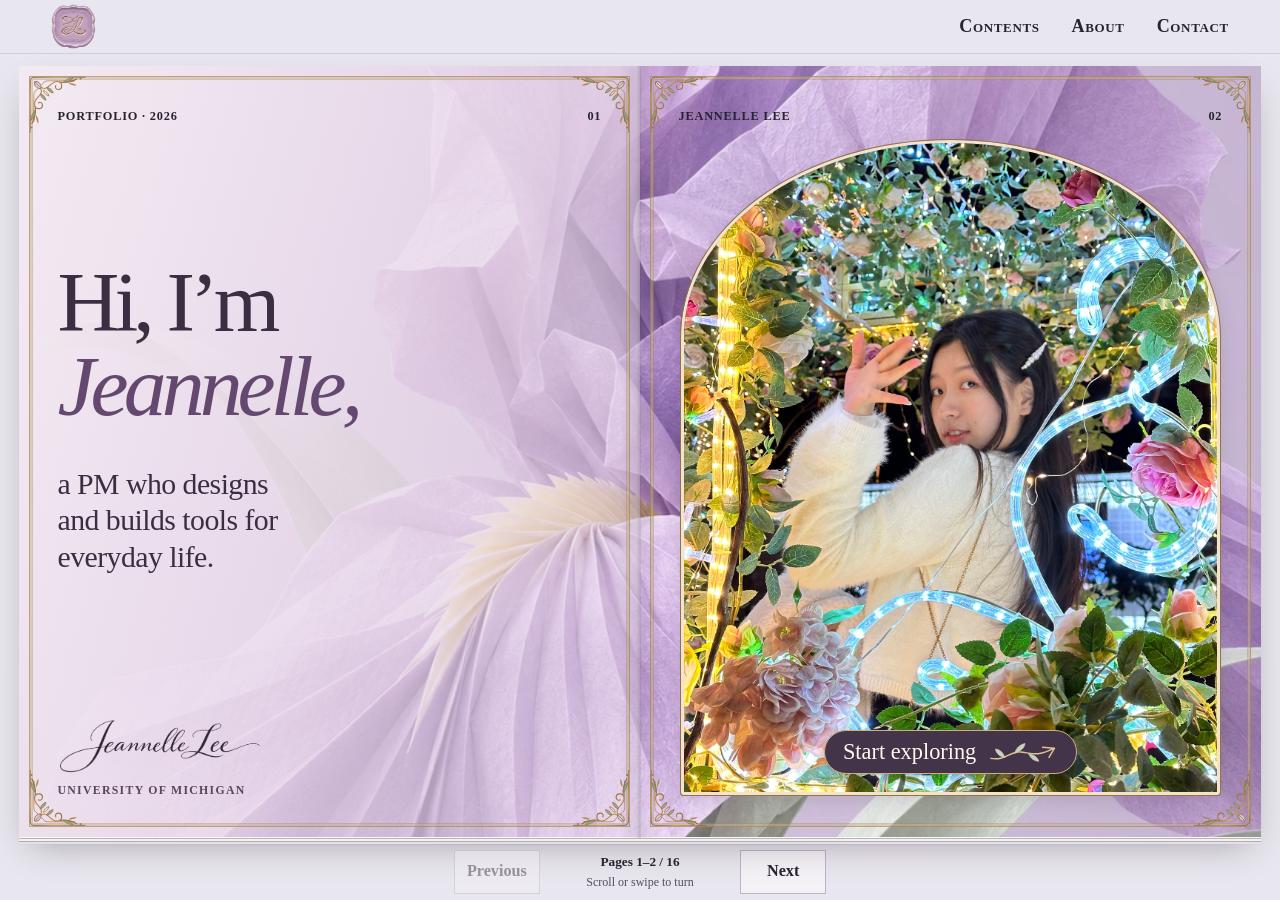
==== commit 075b1d9a: "Clarify rural prescription drone delivery and the XR validation plan" ====
--- a/index.html
+++ b/index.html
@@ -4,13 +4,13 @@
 <link rel="stylesheet" href="style.css"><link rel="icon" href="favicon.svg"><script src="reader.js" defer></script><script src="neighbor-swap-motion.js" defer></script></head>
 <body><a class="skip" href="#reader">Skip to magazine</a><header class="mast"><a class="wordmark" href="#cover" aria-label="Jeannelle Lee · Portfolio cover"><img src="images/jeannelle-lee-garden-seal.svg" width="256" height="256" alt="Jeannelle Lee"></a><nav aria-label="Magazine navigation"><a href="#work">Contents</a><a href="#about">About</a><a href="#contact">Contact</a></nav></header>
 <main class="desk" id="reader" tabindex="-1"><div class="binding"><section class="paper jacket cover-copy" id="cover" data-label="Portfolio · 2026" aria-label="Portfolio · 2026, page 1"><div class="iris-opening" aria-hidden="true"><img class="iris-bud" src="images/iris-bud.webp" alt=""><img class="iris-opening-petals" src="images/iris-opening.webp" alt=""><img class="iris-bloom" src="images/paper-iris.webp" alt=""></div><div class="page-frame" aria-hidden="true"><i></i><i></i><i></i><i></i></div><div class="paper-inner"><div class="running"><span>Portfolio · 2026</span><span>01</span></div><div class="page-content"><h1 class="personal-title"><span>Hi, I’m</span> <em>Jeannelle,</em> <small>a PM who designs and builds tools for everyday life.</small></h1><div class="cover-author"><img src="images/jeannelle-lee-signature.png" width="2166" height="710" alt="Jeannelle Lee"><span>University of Michigan</span></div></div></div></section>
-<section class="paper jacket portrait-page" id="portrait" data-label="Jeannelle Lee" aria-label="Jeannelle Lee, page 2"><div class="iris-opening" aria-hidden="true"><img class="iris-bud" src="images/iris-bud.webp" alt=""><img class="iris-opening-petals" src="images/iris-opening.webp" alt=""><img class="iris-bloom" src="images/paper-iris.webp" alt=""></div><div class="page-frame" aria-hidden="true"><i></i><i></i><i></i><i></i></div><div class="paper-inner"><div class="running"><span>Jeannelle Lee</span><span>02</span></div><div class="page-content"><figure class="cover-portrait"><img src="images/jeannelle-floral-portrait.webp" width="470" height="620" alt="Jeannelle Lee among roses and garden lights"></figure><a class="cover-explore" href="#work"><span>Start exploring</span><svg class="vine-arrow" aria-hidden="true" viewBox="0 0 78 28" fill="none" stroke="currentColor" stroke-linecap="round" stroke-linejoin="round">
+<section class="paper jacket portrait-page" id="portrait" data-label="Jeannelle Lee" aria-label="Jeannelle Lee, page 2"><div class="iris-opening" aria-hidden="true"><img class="iris-bud" src="images/iris-bud.webp" alt=""><img class="iris-opening-petals" src="images/iris-opening.webp" alt=""><img class="iris-bloom" src="images/paper-iris.webp" alt=""></div><div class="page-frame" aria-hidden="true"><i></i><i></i><i></i><i></i></div><div class="paper-inner"><div class="running"><span>Jeannelle Lee</span><span>02</span></div><div class="page-content"><figure class="cover-portrait"><img src="images/jeannelle-floral-portrait.webp?v=2" width="1440" height="1920" alt="Jeannelle Lee among roses and garden lights"></figure><a class="cover-explore" href="#work"><span>Start exploring</span><svg class="vine-arrow" aria-hidden="true" viewBox="0 0 78 28" fill="none" stroke="currentColor" stroke-linecap="round" stroke-linejoin="round">
   <path class="vine-stem" pathLength="1" d="M2 21C17 24 23 13 34 14s19 6 36-4m-12-1 13 1-6 10"/>
   <path class="vine-leaves" d="M17 20c-2-7-7-9-10-9 1 5 5 8 10 9Zm11-5c2-6 6-9 11-10-1 5-4 8-11 10Zm15 1c2 5 6 8 11 8-2-5-6-7-11-8Z"/>
 </svg></a></div></div></section>
-<section class="paper index-page" id="work" data-label="Selected work" aria-label="Selected work, page 3"><div class="page-frame" aria-hidden="true"><i></i><i></i><i></i><i></i></div><div class="paper-inner"><div class="running"><span>Selected work</span><span>03</span></div><div class="page-content"><div class="index-heading"><h2 class="display">Contents</h2></div><ol class="toc"><li><a href="#carelift"><span><strong>CareLift</strong><small>Rural prescription delivery</small></span><span class="folio">05</span></a></li><li><a href="#neighbor-swap"><span><strong>Neighbor Swap</strong><small>A neighborhood tool library</small></span><span class="folio">07</span></a></li><li><a href="#onroute"><span><strong>OnRoute</strong><small>Carpooling for U-M students</small></span><span class="folio">09</span></a></li><li><a href="#pm-studio"><span><strong>PM Studio</strong><small>Four product management studies</small></span><span class="folio">11</span></a></li></ol></div></div></section>
+<section class="paper index-page" id="work" data-label="Selected work" aria-label="Selected work, page 3"><div class="page-frame" aria-hidden="true"><i></i><i></i><i></i><i></i></div><div class="paper-inner"><div class="running"><span>Selected work</span><span>03</span></div><div class="page-content"><div class="index-heading"><h2 class="display">Contents</h2></div><ol class="toc"><li><a href="#carelift"><span><strong>CareLift</strong><small>Rural prescription drone delivery</small></span><span class="folio">05</span></a></li><li><a href="#neighbor-swap"><span><strong>Neighbor Swap</strong><small>A neighborhood tool library</small></span><span class="folio">07</span></a></li><li><a href="#onroute"><span><strong>OnRoute</strong><small>Carpooling for U-M students</small></span><span class="folio">09</span></a></li><li><a href="#pm-studio"><span><strong>PM Studio</strong><small>Four product management studies</small></span><span class="folio">11</span></a></li></ol></div></div></section>
 <section class="paper contents-gallery" id="project-plates" data-label="Project illustrations" aria-label="Project illustrations, page 4"><div class="page-frame" aria-hidden="true"><i></i><i></i><i></i><i></i></div><div class="paper-inner"><div class="running"><span>Project illustrations</span><span>04</span></div><div class="page-content"><div class="index-plates"><a class="index-plate" href="#carelift"><img src="images/care-town.webp" alt=""><span>CareLift</span></a><a class="index-plate" href="#neighbor-swap"><img src="images/cafe-handoff.webp" alt=""><span>Neighbor Swap</span></a><a class="index-plate" href="#onroute"><img src="images/ride-meeting.webp" alt=""><span>OnRoute</span></a><a class="index-plate" href="#pm-studio"><img src="images/smarthome-away-mode.webp" alt=""><span>PM Studio</span></a></div></div></div></section>
-<section class="paper lavender opener" id="carelift" data-label="Selected work" aria-label="Selected work, page 5"><div class="page-frame" aria-hidden="true"><i></i><i></i><i></i><i></i></div><div class="paper-inner"><div class="running"><span>Selected work</span><span>05</span></div><div class="page-content"><p class="kicker">Product management · Healthcare</p><h2 class="display">CareLift</h2><p class="intro">An urgent prescription delivery concept that connects rural patients, local pharmacies, and licensed drone operators.</p><dl class="credits"><div><dt>Role</dt><dd>Product Manager · Care Pilots</dd></div><div><dt>Team</dt><dd>Kyeongchan, Joan, Seren, Gyuri</dd></div></dl><a class="action" href="carelift.html">Read more</a></div></div></section>
+<section class="paper lavender opener" id="carelift" data-label="Selected work" aria-label="Selected work, page 5"><div class="page-frame" aria-hidden="true"><i></i><i></i><i></i><i></i></div><div class="paper-inner"><div class="running"><span>Selected work</span><span>05</span></div><div class="page-content"><p class="kicker">Product management · Healthcare</p><h2 class="display">CareLift</h2><p class="intro">A drone delivery concept for urgent prescriptions in rural communities. A local pharmacist verifies the order, then a licensed drone operator flies the medication to the patient.</p><dl class="credits"><div><dt>Role</dt><dd>Product Manager · Care Pilots</dd></div><div><dt>Team</dt><dd>Kyeongchan, Joan, Seren, Gyuri</dd></div></dl><a class="action" href="carelift.html">Read more</a></div></div></section>
 <section class="paper art-page lavender" id="carelift-plate" data-label="CareLift" aria-label="CareLift, page 6"><div class="page-frame" aria-hidden="true"><i></i><i></i><i></i><i></i></div><div class="paper-inner"><div class="running"><span>CareLift</span><span>06</span></div><div class="page-content"><figure class="delivery-plate is-flying">
   <svg class="delivery-scene" viewBox="0 0 640 470" role="img" aria-label="A lavender drone carries a prescription from a rural pharmacy across mint hills and lowers it beside a home.">
     <defs>
@@ -188,7 +188,7 @@
   <image class="xr-shot xr-room" href="images/xr-operating-room.webp" width="240" height="138" preserveAspectRatio="xMidYMid slice"/>
   <image class="xr-shot xr-handoff" href="images/xr-team-detail.webp" width="240" height="138" preserveAspectRatio="xMidYMid slice"/>
 </svg>
-      <span class="studio-name">Surgical Replay XR</span><span class="studio-skill">Test immersive case review</span>
+      <span class="studio-name">Surgical Replay XR</span><span class="studio-skill">Plan a 3D replay study</span>
     </a>
     <a class="studio-case studio-jobs" data-preview="jobs" href="pm-studio.html#section-4">
       <svg class="jobs-view" viewBox="0 0 300 172" role="img" aria-label="Two illustrative TikTok sessions. A five-minute break stretches to twenty. A traveler searching for a quiet café saves a place and closes the app.">
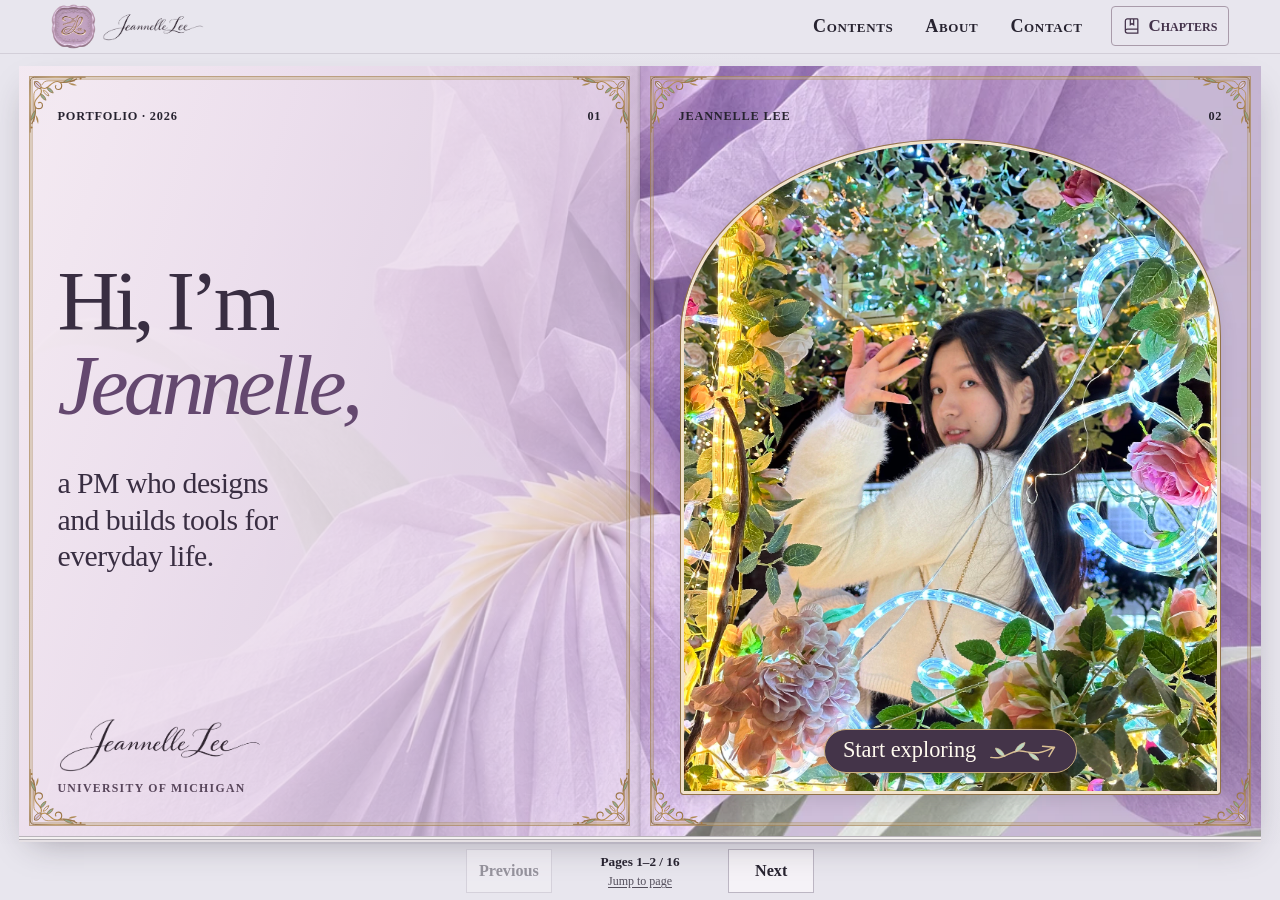
==== commit 7a418c1b: "Add a chapter index, direct page jumps, and full team credits" ====
--- a/index.html
+++ b/index.html
@@ -1,8 +1,8 @@
 <!doctype html>
 <html lang="en"><head><meta charset="utf-8"><meta name="viewport" content="width=device-width,initial-scale=1"><title>Product portfolio · Jeannelle Lee</title>
 <meta name="description" content="Jeannelle Lee's product portfolio. Explore product management, development, and interaction design case studies.">
-<link rel="stylesheet" href="style.css"><link rel="icon" href="favicon.svg"><script src="reader.js" defer></script><script src="neighbor-swap-motion.js" defer></script></head>
-<body><a class="skip" href="#reader">Skip to magazine</a><header class="mast"><a class="wordmark" href="#cover" aria-label="Jeannelle Lee · Portfolio cover"><img src="images/jeannelle-lee-garden-seal.svg" width="256" height="256" alt="Jeannelle Lee"></a><nav aria-label="Magazine navigation"><a href="#work">Contents</a><a href="#about">About</a><a href="#contact">Contact</a></nav></header>
+<link rel="stylesheet" href="style.css"><link rel="stylesheet" href="invitation.css"><link rel="stylesheet" href="reader-nav.css"><link rel="icon" href="favicon.svg"><script src="reader.js?v=chapters1" defer></script><script src="neighbor-swap-motion.js" defer></script></head>
+<body><a class="skip" href="#reader">Skip to magazine</a><header class="mast"><a class="wordmark" href="#cover" aria-label="Jeannelle Lee · Portfolio cover"><img src="images/jeannelle-lee-garden-seal.svg" width="256" height="256" alt=""><img class="brand-signature" src="images/jeannelle-lee-signature.png" width="2166" height="710" alt=""></a><div class="mast-links"><nav aria-label="Magazine navigation"><a href="#work">Contents</a><a href="#about">About</a><a href="#contact">Contact</a></nav><button class="index-trigger" type="button" aria-label="Chapter index" aria-haspopup="dialog" aria-controls="chapter-index"><svg aria-hidden="true" width="20" height="20" viewBox="0 0 24 24" fill="none" stroke="currentColor" stroke-width="1.5" stroke-linecap="round"><path d="M6 3.5h12a1 1 0 0 1 1 1v16H6.5A2.5 2.5 0 0 1 4 18V6a2.5 2.5 0 0 1 2-2.5ZM4 18c0-1.4 1.2-2.4 2.6-2.4H19M10 4v6.5l2-1.5 2 1.5V4"/></svg><span>Chapters</span></button></div></header>
 <main class="desk" id="reader" tabindex="-1"><div class="binding"><section class="paper jacket cover-copy" id="cover" data-label="Portfolio · 2026" aria-label="Portfolio · 2026, page 1"><div class="iris-opening" aria-hidden="true"><img class="iris-bud" src="images/iris-bud.webp" alt=""><img class="iris-opening-petals" src="images/iris-opening.webp" alt=""><img class="iris-bloom" src="images/paper-iris.webp" alt=""></div><div class="page-frame" aria-hidden="true"><i></i><i></i><i></i><i></i></div><div class="paper-inner"><div class="running"><span>Portfolio · 2026</span><span>01</span></div><div class="page-content"><h1 class="personal-title"><span>Hi, I’m</span> <em>Jeannelle,</em> <small>a PM who designs and builds tools for everyday life.</small></h1><div class="cover-author"><img src="images/jeannelle-lee-signature.png" width="2166" height="710" alt="Jeannelle Lee"><span>University of Michigan</span></div></div></div></section>
 <section class="paper jacket portrait-page" id="portrait" data-label="Jeannelle Lee" aria-label="Jeannelle Lee, page 2"><div class="iris-opening" aria-hidden="true"><img class="iris-bud" src="images/iris-bud.webp" alt=""><img class="iris-opening-petals" src="images/iris-opening.webp" alt=""><img class="iris-bloom" src="images/paper-iris.webp" alt=""></div><div class="page-frame" aria-hidden="true"><i></i><i></i><i></i><i></i></div><div class="paper-inner"><div class="running"><span>Jeannelle Lee</span><span>02</span></div><div class="page-content"><figure class="cover-portrait"><img src="images/jeannelle-floral-portrait.webp?v=2" width="1440" height="1920" alt="Jeannelle Lee among roses and garden lights"></figure><a class="cover-explore" href="#work"><span>Start exploring</span><svg class="vine-arrow" aria-hidden="true" viewBox="0 0 78 28" fill="none" stroke="currentColor" stroke-linecap="round" stroke-linejoin="round">
   <path class="vine-stem" pathLength="1" d="M2 21C17 24 23 13 34 14s19 6 36-4m-12-1 13 1-6 10"/>
@@ -10,7 +10,7 @@
 </svg></a></div></div></section>
 <section class="paper index-page" id="work" data-label="Selected work" aria-label="Selected work, page 3"><div class="page-frame" aria-hidden="true"><i></i><i></i><i></i><i></i></div><div class="paper-inner"><div class="running"><span>Selected work</span><span>03</span></div><div class="page-content"><div class="index-heading"><h2 class="display">Contents</h2></div><ol class="toc"><li><a href="#carelift"><span><strong>CareLift</strong><small>Rural prescription drone delivery</small></span><span class="folio">05</span></a></li><li><a href="#neighbor-swap"><span><strong>Neighbor Swap</strong><small>A neighborhood tool library</small></span><span class="folio">07</span></a></li><li><a href="#onroute"><span><strong>OnRoute</strong><small>Carpooling for U-M students</small></span><span class="folio">09</span></a></li><li><a href="#pm-studio"><span><strong>PM Studio</strong><small>Four product management studies</small></span><span class="folio">11</span></a></li></ol></div></div></section>
 <section class="paper contents-gallery" id="project-plates" data-label="Project illustrations" aria-label="Project illustrations, page 4"><div class="page-frame" aria-hidden="true"><i></i><i></i><i></i><i></i></div><div class="paper-inner"><div class="running"><span>Project illustrations</span><span>04</span></div><div class="page-content"><div class="index-plates"><a class="index-plate" href="#carelift"><img src="images/care-town.webp" alt=""><span>CareLift</span></a><a class="index-plate" href="#neighbor-swap"><img src="images/cafe-handoff.webp" alt=""><span>Neighbor Swap</span></a><a class="index-plate" href="#onroute"><img src="images/ride-meeting.webp" alt=""><span>OnRoute</span></a><a class="index-plate" href="#pm-studio"><img src="images/smarthome-away-mode.webp" alt=""><span>PM Studio</span></a></div></div></div></section>
-<section class="paper lavender opener" id="carelift" data-label="Selected work" aria-label="Selected work, page 5"><div class="page-frame" aria-hidden="true"><i></i><i></i><i></i><i></i></div><div class="paper-inner"><div class="running"><span>Selected work</span><span>05</span></div><div class="page-content"><p class="kicker">Product management · Healthcare</p><h2 class="display">CareLift</h2><p class="intro">A drone delivery concept for urgent prescriptions in rural communities. A local pharmacist verifies the order, then a licensed drone operator flies the medication to the patient.</p><dl class="credits"><div><dt>Role</dt><dd>Product Manager · Care Pilots</dd></div><div><dt>Team</dt><dd>Kyeongchan, Joan, Seren, Gyuri</dd></div></dl><a class="action" href="carelift.html">Read more</a></div></div></section>
+<section class="paper lavender opener" id="carelift" data-label="Selected work" aria-label="Selected work, page 5"><div class="page-frame" aria-hidden="true"><i></i><i></i><i></i><i></i></div><div class="paper-inner"><div class="running"><span>Selected work</span><span>05</span></div><div class="page-content"><p class="kicker">Product management · Healthcare</p><h2 class="display">CareLift</h2><p class="intro">A drone delivery concept for urgent prescriptions in rural communities. A local pharmacist verifies the order, then a licensed drone operator flies the medication to the patient.</p><dl class="credits"><div><dt>Role</dt><dd>Product Manager · Care Pilots</dd></div><div><dt>Team</dt><dd><a href="https://www.linkedin.com/in/kyeongchan-choi-9571a9256/">Kyeongchan Choi</a>, <a href="https://www.linkedin.com/in/chihchi-huang/">Chihchi Huang</a>, Seren Lee, <a href="https://www.linkedin.com/in/gyuri-sim/">Gyuri Sim</a></dd></div></dl><a class="action" href="carelift.html">Read more</a></div></div></section>
 <section class="paper art-page lavender" id="carelift-plate" data-label="CareLift" aria-label="CareLift, page 6"><div class="page-frame" aria-hidden="true"><i></i><i></i><i></i><i></i></div><div class="paper-inner"><div class="running"><span>CareLift</span><span>06</span></div><div class="page-content"><figure class="delivery-plate is-flying">
   <svg class="delivery-scene" viewBox="0 0 640 470" role="img" aria-label="A lavender drone carries a prescription from a rural pharmacy across mint hills and lowers it beside a home.">
     <defs>
@@ -91,7 +91,7 @@
     <button class="swap-playback" type="button" hidden>Pause</button>
   </figcaption>
 </figure><a class="action" href="neighbor-swap.html">Read more about Neighbor Swap</a></div></div></section>
-<section class="paper blue opener" id="onroute" data-label="Selected work" aria-label="Selected work, page 9"><div class="page-frame" aria-hidden="true"><i></i><i></i><i></i><i></i></div><div class="paper-inner"><div class="running"><span>Selected work</span><span>09</span></div><div class="page-content"><p class="kicker">Product discovery · Student mobility</p><h2 class="display">OnRoute</h2><p class="intro">A carpool prototype for U-M students who need a dependable ride for time-sensitive trips.</p><dl class="credits"><div><dt>Role</dt><dd>Journey map, service blueprint, Lean Canvas &amp; trust testing</dd></div><div><dt>Team</dt><dd><a href="https://joanuser.github.io/personal_website/">Joan Huang</a>, <a href="https://ieeexplore.ieee.org/author/102986871716345">Adam Deng</a>, <a href="https://www.linkedin.com/in/yun-chen-chuang/">Alison</a></dd></div></dl><a class="action" href="onroute.html">Read more</a></div></div></section>
+<section class="paper blue opener" id="onroute" data-label="Selected work" aria-label="Selected work, page 9"><div class="page-frame" aria-hidden="true"><i></i><i></i><i></i><i></i></div><div class="paper-inner"><div class="running"><span>Selected work</span><span>09</span></div><div class="page-content"><p class="kicker">Product discovery · Student mobility</p><h2 class="display">OnRoute</h2><p class="intro">A carpool prototype for U-M students who need a dependable ride for time-sensitive trips.</p><dl class="credits"><div><dt>Role</dt><dd>Journey map, service blueprint, Lean Canvas &amp; trust testing</dd></div><div><dt>Team</dt><dd><a href="https://joanuser.github.io/personal_website/">Chihchi Huang</a>, <a href="https://ieeexplore.ieee.org/author/102986871716345">Adam Deng</a>, <a href="https://www.linkedin.com/in/yun-chen-chuang/">Alison Chuang</a></dd></div></dl><a class="action" href="onroute.html">Read more</a></div></div></section>
 <section class="paper art-page blue" id="onroute-plate" data-label="OnRoute" aria-label="OnRoute, page 10"><div class="page-frame" aria-hidden="true"><i></i><i></i><i></i><i></i></div><div class="paper-inner"><div class="running"><span>OnRoute</span><span>10</span></div><div class="page-content"><figure class="ride-plate">
   <div class="manhwa-stage" role="img" aria-label="A blonde U-M student reserves a seat outside her home. Her classmate pulls up in a lavender car and they share the trip to campus.">
     <img class="ride-base" src="images/ride-booking.webp" alt="">
@@ -247,6 +247,20 @@
   <div class="school"><p class="dateline">Ann Arbor · Expected May 2028</p><h3>University of Michigan</h3><p><em>Master of Science in Information</em></p><p>Product discovery, interaction design, and product management.</p></div>
   <div class="school"><p class="dateline">Beijing · 2019–2023</p><h3>Tsinghua University</h3><p><em>Bachelor of Economics and Finance</em></p><p>For my thesis, I used Python and SPSS to study how people shop during the Double Eleven festival.</p></div></section>
   <section class="profile-block off-clock"><h2>Off the clock</h2><p>I shoot photos and edit Reels for <a href="https://www.instagram.com/chez_jeannellee/">@chez_jeannellee</a>. Off camera, you’ll find me trying a new recipe, doing yoga, or at Pilates.</p></section></div></div></section>
-<section class="paper contact-page" id="contact" data-label="Contact" aria-label="Contact, page 15"><div class="page-frame" aria-hidden="true"><i></i><i></i><i></i><i></i></div><div class="paper-inner"><div class="running"><span>Contact</span><span>15</span></div><div class="page-content"><h2 class="display">Let’s grab <em>a coffee.</em></h2><p class="coffee-invite">Have a new product in mind? I’d love to bounce some ideas around with you.</p><address class="contact-list"><a href="mailto:jeanelle@umich.edu"><span class="contact-mark" aria-hidden="true"><svg viewBox="0 0 24 24" fill="none" stroke="currentColor" stroke-width="1.5" stroke-linecap="round" stroke-linejoin="round"><rect x="3" y="5" width="18" height="14" rx="2"/><path d="m4 7 8 6 8-6"/></svg></span><span><small>Email</small>jeanelle@umich.edu</span><span class="link-arrow" aria-hidden="true">↗</span></a><a href="https://www.linkedin.com/in/jeannelle-lee/"><span class="contact-mark" aria-hidden="true"><svg viewBox="0 0 24 24" fill="none" stroke="currentColor" stroke-width="1.5" stroke-linecap="round" stroke-linejoin="round"><rect x="3" y="3" width="18" height="18" rx="3"/><path d="M7 10v7m4-7v7m0-4c0-4 6-4 6 0v4"/><circle cx="7" cy="7" r=".75" fill="currentColor"/></svg></span><span><small>LinkedIn</small>linkedin.com/in/jeannelle-lee/</span><span class="link-arrow" aria-hidden="true">↗</span></a><a href="https://www.instagram.com/chez_jeannellee/"><span class="contact-mark" aria-hidden="true"><svg viewBox="0 0 24 24" fill="none" stroke="currentColor" stroke-width="1.5" stroke-linecap="round" stroke-linejoin="round"><rect x="3" y="3" width="18" height="18" rx="5"/><circle cx="12" cy="12" r="4"/><circle cx="17.4" cy="6.8" r=".8" fill="currentColor"/></svg></span><span><small>Instagram</small>@chez_jeannellee</span><span class="link-arrow" aria-hidden="true">↗</span></a></address><div class="compact-resume"><a class="resume-file" href="JeannelleLee_Resume.pdf" download="JeannelleLee_Resume.pdf"><span>JeannelleLee_Resume.pdf</span><span aria-hidden="true">↓</span></a></div></div></div></section>
+<section class="paper contact-page" id="contact" data-label="Contact" aria-label="Contact, page 15"><div class="page-frame" aria-hidden="true"><i></i><i></i><i></i><i></i></div><div class="paper-inner"><div class="running"><span>Contact</span><span>15</span></div><div class="page-content"><div class="invitation">
+  <div class="invitation-letter">
+    <p class="letter-greeting">Dear reader,</p>
+    <h2 class="display">Let’s grab <em>a coffee.</em></h2>
+    <p class="coffee-invite">Have a new product in mind? I’d love to hear what sparked the idea and talk it through over coffee.</p>
+    <div class="letter-signoff"><span>Warmly,</span><img src="images/jeannelle-lee-signature.png" width="2166" height="710" alt="Jeannelle Lee"></div>
+    <address class="contact-list"><a href="mailto:jeanelle@umich.edu"><span class="contact-mark" aria-hidden="true"><svg viewBox="0 0 24 24" fill="none" stroke="currentColor" stroke-width="1.5" stroke-linecap="round" stroke-linejoin="round"><rect x="3" y="5" width="18" height="14" rx="2"/><path d="m4 7 8 6 8-6"/></svg></span><span><small>Email</small>jeanelle@umich.edu</span><span class="link-arrow" aria-hidden="true">↗</span></a><a href="https://www.linkedin.com/in/jeannelle-lee/"><span class="contact-mark" aria-hidden="true"><svg viewBox="0 0 24 24" fill="none" stroke="currentColor" stroke-width="1.5" stroke-linecap="round" stroke-linejoin="round"><rect x="3" y="3" width="18" height="18" rx="3"/><path d="M7 10v7m4-7v7m0-4c0-4 6-4 6 0v4"/><circle cx="7" cy="7" r=".75" fill="currentColor"/></svg></span><span><small>LinkedIn</small>linkedin.com/in/jeannelle-lee/</span><span class="link-arrow" aria-hidden="true">↗</span></a><a href="https://www.instagram.com/chez_jeannellee/"><span class="contact-mark" aria-hidden="true"><svg viewBox="0 0 24 24" fill="none" stroke="currentColor" stroke-width="1.5" stroke-linecap="round" stroke-linejoin="round"><rect x="3" y="3" width="18" height="18" rx="5"/><circle cx="12" cy="12" r="4"/><circle cx="17.4" cy="6.8" r=".8" fill="currentColor"/></svg></span><span><small>Instagram</small>@chez_jeannellee</span><span class="link-arrow" aria-hidden="true">↗</span></a></address>
+  </div>
+  <div class="envelope-stage" aria-hidden="true"><div class="invitation-envelope">
+    <i class="envelope-paper"></i><i class="envelope-pocket"></i>
+    <i class="envelope-flap"></i><img class="envelope-seal" src="images/jeannelle-lee-garden-seal.svg" alt="">
+  </div></div>
+</div><div class="compact-resume"><a class="resume-file" href="JeannelleLee_Resume.pdf" download="JeannelleLee_Resume.pdf"><span>JeannelleLee_Resume.pdf</span><span aria-hidden="true">↓</span></a></div></div></div></section>
 <section class="paper resume-page" id="resume" data-label="Résumé" aria-label="Résumé, page 16"><div class="page-frame" aria-hidden="true"><i></i><i></i><i></i><i></i></div><div class="paper-inner"><div class="running"><span>Résumé</span><span>16</span></div><div class="page-content"><h2 class="display">Résumé</h2><a class="resume-preview" href="JeannelleLee_Resume.pdf" aria-label="Open Jeannelle Lee’s one-page résumé"><img src="images/resume-preview.webp" width="696" height="900" alt="Preview of Jeannelle Lee’s résumé"></a><a class="resume-file" href="JeannelleLee_Resume.pdf" download="JeannelleLee_Resume.pdf"><span>JeannelleLee_Resume.pdf</span><span aria-hidden="true">↓</span></a></div></div></section></div></main>
-<footer class="controls" aria-label="Page navigation"><button id="prev" type="button">Previous</button><div class="readout"><span id="position" aria-live="polite"></span><small>Scroll or swipe to turn</small></div><button id="next" type="button">Next</button></footer></body></html>+<footer class="controls" aria-label="Page navigation"><button id="prev" type="button">Previous</button><div class="readout"><button id="jump-trigger" aria-haspopup="dialog" aria-controls="page-jump" type="button"><span id="position" aria-live="polite"></span><small>Jump to page</small></button></div><button id="next" type="button">Next</button></footer>
+<dialog id="chapter-index" aria-labelledby="index-title"><header class="nav-dialog-head"><h2 id="index-title">Chapter index</h2><button type="button" data-dismiss aria-label="Close chapter index" autofocus>×</button></header><div class="index-scroll"><details class="index-group" open><summary>Portfolio</summary><ol><li><a href="#cover"><span>Cover</span><span class="index-folio">01</span></a></li><li><a href="#portrait"><span>Portrait</span><span class="index-folio">02</span></a></li><li><a href="#work"><span>Contents</span><span class="index-folio">03</span></a></li><li><a href="#project-plates"><span>Project illustrations</span><span class="index-folio">04</span></a></li><li><a href="#carelift"><span>CareLift</span><span class="index-folio">05</span></a></li><li><a href="#carelift-plate"><span>CareLift in motion</span><span class="index-folio">06</span></a></li><li><a href="#neighbor-swap"><span>Neighbor Swap</span><span class="index-folio">07</span></a></li><li><a href="#neighbor-swap-plate"><span>Neighbor Swap in motion</span><span class="index-folio">08</span></a></li><li><a href="#onroute"><span>OnRoute</span><span class="index-folio">09</span></a></li><li><a href="#onroute-plate"><span>OnRoute in motion</span><span class="index-folio">10</span></a></li><li><a href="#pm-studio"><span>PM Studio</span><span class="index-folio">11</span></a></li><li><a href="#pm-studio-plate"><span>PM Studio in motion</span><span class="index-folio">12</span></a></li><li><a href="#about"><span>About & experience</span><span class="index-folio">13</span></a></li><li><a href="#background"><span>Education & interests</span><span class="index-folio">14</span></a></li><li><a href="#contact"><span>Coffee invitation</span><span class="index-folio">15</span></a></li><li><a href="#resume"><span>Résumé</span><span class="index-folio">16</span></a></li></ol></details><details class="index-group" ><summary>CareLift</summary><ol><li><a href="carelift.html#overview"><span>Overview</span><span class="index-folio">01</span></a></li><li><a href="carelift.html#project-view"><span>A refill in rural Michigan</span><span class="index-folio">02</span></a></li><li><a href="carelift.html#section-1"><span><small>The problem</small>Who has my prescription?</span><span class="index-folio">03</span></a></li><li><a href="carelift.html#handoff"><span>Anatomy of a handoff</span><span class="index-folio">04</span></a></li><li><a href="carelift.html#section-2"><span><small>Product decision</small>One order, three views.</span><span class="index-folio">05</span></a></li><li><a href="carelift.html#section-3"><span><small>What comes next</small>Prove the handoff in one town.</span><span class="index-folio">06</span></a></li></ol></details><details class="index-group" ><summary>Neighbor Swap</summary><ol><li><a href="neighbor-swap.html#overview"><span>Overview</span><span class="index-folio">01</span></a></li><li><a href="neighbor-swap.html#project-view"><span>At the neighborhood café</span><span class="index-folio">02</span></a></li><li><a href="neighbor-swap.html#section-1"><span><small>The exchange</small>A drill for a video call.</span><span class="index-folio">03</span></a></li><li><a href="neighbor-swap.html#section-2"><span><small>Choosing a channel</small>Start with a text message.</span><span class="index-folio">04</span></a></li><li><a href="neighbor-swap.html#section-3"><span><small>Interaction design</small>Make “no” easy.</span><span class="index-folio">05</span></a></li><li><a href="neighbor-swap.html#learn"><span><small>Next test</small>Can both people finish the exchange?</span><span class="index-folio">06</span></a></li></ol></details><details class="index-group" ><summary>OnRoute</summary><ol><li><a href="onroute.html#overview"><span>Overview</span><span class="index-folio">01</span></a></li><li><a href="onroute.html#project-view"><span>A scheduled ride to campus</span><span class="index-folio">02</span></a></li><li><a href="onroute.html#section-1"><span><small>Problem &amp; research</small>A free seat is only useful if you can board.</span><span class="index-folio">03</span></a></li><li><a href="onroute.html#journey"><span><small>My customer journey map</small>The worry returns after booking.</span><span class="index-folio">04</span></a></li><li><a href="onroute.html#design"><span><small>My service blueprint &amp; Lean Canvas</small>What keeps a seat available?</span><span class="index-folio">05</span></a></li><li><a href="onroute.html#section-2"><span><small>My trust tests</small>Trust runs in both directions.</span><span class="index-folio">06</span></a></li><li><a href="onroute.html#section-3"><span><small>Team decision</small>Reserve before the bus is late.</span><span class="index-folio">07</span></a></li><li><a href="onroute.html#demo"><span><small>Prototype walkthrough</small>Booking and backup rides</span><span class="index-folio">08</span></a></li><li><a href="onroute.html#reflection"><span><small>Outcomes &amp; reflection</small>From stated intent to real rides</span><span class="index-folio">09</span></a></li><li><a href="onroute.html#decision"><span>From question to prototype</span><span class="index-folio">10</span></a></li></ol><div class="index-maps"><a href="onroute-journey.html">Full journey map</a><a href="onroute-blueprint.html">Full service blueprint</a></div></details><details class="index-group" ><summary>PM Studio</summary><ol><li><a href="pm-studio.html#overview"><span>Overview</span><span class="index-folio">01</span></a></li><li><a href="pm-studio.html#project-view"><span>Four product decisions</span><span class="index-folio">02</span></a></li><li><a href="pm-studio.html#section-1"><span>Airbnb Work-Ready Stays</span><span class="index-folio">03</span></a></li><li><a href="pm-studio.html#figure-1"><span><small>MVP scope</small>What makes a stay work-ready?</span><span class="index-folio">04</span></a></li><li><a href="pm-studio.html#section-2"><span>SmartHome Pro Away Mode</span><span class="index-folio">05</span></a></li><li><a href="pm-studio.html#figure-2"><span><small>Release sequence</small>The order of releases</span><span class="index-folio">06</span></a></li><li><a href="pm-studio.html#section-3"><span>Surgical Replay XR</span><span class="index-folio">07</span></a></li><li><a href="pm-studio.html#section-4"><span>TikTok · Two jobs, one feed</span><span class="index-folio">08</span></a></li></ol></details></div></dialog>
+<dialog id="page-jump" aria-labelledby="jump-title"><header class="nav-dialog-head"><h2 id="jump-title">Jump to page</h2><button type="button" data-dismiss aria-label="Close page finder">×</button></header><form id="jump-form" novalidate><label for="jump-number">Page number <span>(1–16)</span></label><div class="jump-fields"><input id="jump-number" type="text" inputmode="numeric" autocomplete="off" aria-describedby="jump-error" autofocus><button type="submit">Go</button></div><p id="jump-error" role="alert"></p></form></dialog></body></html>
--- a/invitation.css
+++ b/invitation.css
@@ -0,0 +1,129 @@
+.invitation {
+  position: relative;
+  width: min(100%, 44rem);
+  margin: auto;
+  isolation: isolate;
+}
+.invitation-letter {
+  position: relative;
+  padding: clamp(1rem, 4.5cqw, 2.3rem) clamp(1rem, 5.6cqw, 3rem);
+  border: 1px solid #c6b59a;
+  background: linear-gradient(118deg, #fffdf5, #faf4e9 80%, #f6eddf);
+  box-shadow: inset 0 0 0 4px #fcf8ed, inset 0 0 0 5px #d9c9ae,
+    0 5px 12px -8px #62482b77;
+}
+.letter-greeting, .letter-signoff span {
+  font: italic clamp(1rem, 2.7cqw, 1.25rem)/1.35 var(--serif);
+  color: #705745;
+}
+.invitation-letter .display {
+  margin: .28rem 0 .55rem;
+  font-size: clamp(2.1rem, 7.6cqw, 4.15rem);
+}
+.invitation-letter .coffee-invite {
+  font-size: clamp(1rem, 2.7cqw, 1.16rem);
+  line-height: 1.48;
+  max-width: 45ch;
+}
+.letter-signoff {
+  display: flex;
+  align-items: center;
+  gap: .7rem;
+  margin: .65rem 0 .85rem;
+}
+.letter-signoff img { display: block; width: clamp(6.75rem, 21cqw, 10rem); height: auto; }
+.invitation-letter .contact-list { border-color: #bdab91; }
+.invitation-letter .contact-list a {
+  grid-template-columns: 1.35rem minmax(0,1fr) auto;
+  min-height: 44px;
+  padding: .4rem .12rem;
+  gap: clamp(.45rem, 1.6cqw, .95rem);
+  border-color: #d7c9b5;
+  font: 400 clamp(1rem, 2.65cqw, 1.19rem)/1.25 var(--serif);
+}
+.invitation-letter .contact-list a:last-child { border: 0; }
+.invitation-letter .contact-mark { background: none; border: 0; width: auto; height: auto; }
+.invitation-letter .contact-mark svg { width: 1.1rem; height: 1.1rem; }
+.invitation-letter .contact-list small { font-size: .83rem; margin: 0; line-height: 1.25; }
+.envelope-stage { display: none; }
+
+@media (prefers-reduced-motion: no-preference) {
+  .ready #contact:not([hidden]) .envelope-stage {
+    display: grid;
+    place-items: center;
+    position: absolute;
+    inset: 0;
+    overflow: clip;
+    pointer-events: none;
+    perspective: 65rem;
+    animation: finish-envelope 3.6s both;
+  }
+  .invitation-envelope {
+    position: relative;
+    width: min(80%, 29rem);
+    aspect-ratio: 1.62;
+    border-radius: .2rem;
+    background: repeating-linear-gradient(45deg,#a88854 0 1px,transparent 1px 6px), #a28ba7;
+    box-shadow: 0 .6rem 1.2rem -.45rem #614a3f69;
+    perspective: 56rem;
+    animation: envelope-arrival 3.6s both;
+  }
+  .invitation-envelope i { position: absolute; display: block; }
+  .envelope-paper {
+    inset: 5% 4%;
+    border: .3rem double #bba47f;
+    background: linear-gradient(125deg,#fffcf3,#f0e6d6);
+    animation: lift-paper 3.6s both;
+  }
+  .envelope-pocket {
+    inset: 0;
+    clip-path: polygon(0 0,50% 54%,100% 0,100% 100%,0 100%);
+    background: conic-gradient(from 90deg at 50% 53%,#e9d9c4 0 48deg,#cfb99d 49deg,#f3e6d4 50deg 127deg,#cfb99d 128deg,#edddca 129deg);
+  }
+  .envelope-flap {
+    inset: 0 0 40%;
+    transform-origin: top;
+    clip-path: polygon(0 0, 100% 0, 52% 96%, 50% 98%, 48% 96%);
+    background: linear-gradient(165deg,#faf0df 8%,#e7d5ba 90%);
+    animation: unseal-flap 3.6s both;
+  }
+  .envelope-seal {
+    position: absolute;
+    top: 55%; left: 50%;
+    width: 20%; height: auto;
+    translate: -50% -50%;
+    filter: drop-shadow(1px 3px 2px #59415b55);
+    animation: lift-seal 3.6s both;
+  }
+  .ready #contact:not([hidden]) .invitation-letter { animation: unfold-letter 3.6s both; }
+  .ready #contact .invitation:focus-within .invitation-letter { animation: none; }
+  .ready #contact .invitation:focus-within .envelope-stage { display: none; }
+}
+@keyframes envelope-arrival {
+  0% { opacity: 0; transform: translate(-16%,25%) rotate(-11deg) scale(.85); }
+  25% { opacity: 1; transform: translate(1%,-2%) rotate(2deg); }
+  35%, 70% { opacity: 1; transform: none; }
+  95%,100% { opacity: 0; transform: translateY(26%) rotate(2deg) scale(.94); }
+}
+@keyframes lift-seal {
+  0%,36% { opacity: 1; transform: none; }
+  49% { opacity: 1; transform: translate(7%,-23%) rotate(-13deg) scale(1.08); }
+  61%,100% { opacity: 0; transform: translate(19%,-67%) rotate(-22deg); }
+}
+@keyframes unseal-flap {
+  0%,47% { transform: rotateX(0); }
+  71%,100% { transform: rotateX(158deg); }
+}
+@keyframes lift-paper {
+  0%,62% { transform: none; opacity: 1; }
+  77% { transform: translateY(-32%); opacity: 1; }
+  90%,100% { transform: translateY(-51%); opacity: 0; }
+}
+@keyframes unfold-letter {
+  0%,71% { opacity: 0; transform: translateY(9%) scale(.93); pointer-events: none; }
+  100% { opacity: 1; transform: none; pointer-events: auto; }
+}
+@keyframes finish-envelope {
+  0%,99% { visibility: visible; }
+  100% { visibility: hidden; }
+}
--- a/reader-nav.css
+++ b/reader-nav.css
@@ -0,0 +1,65 @@
+.wordmark { gap: .35rem; }
+.mast .wordmark img.brand-signature { width: clamp(4.8rem, 8vw, 6.7rem); height: auto; }
+.mast-links, .index-trigger { display: flex; align-items: center; }
+.mast-links { gap: clamp(.8rem, 2.2vw, 2rem); }
+.index-trigger { display: none; gap: .4rem; min-height: 40px; padding: .3rem .65rem; background: transparent; border: 1px solid #a99baa; border-radius: 4px; color: #43324a; font: 600 1.06rem var(--serif); font-variant-caps: small-caps; }
+.ready .index-trigger { display: flex; }
+.index-trigger:hover { background: #f7f3f8; }
+.readout { min-width: 0; }
+.controls #jump-trigger { padding: .15rem .7rem; min-width: 8.2rem; border-color: transparent; background: transparent; }
+#jump-trigger small { text-decoration: underline; text-underline-offset: .18em; font-weight: 400; }
+.controls #jump-trigger:hover { background: #f6f3f7; border-color: #cec5d0; }
+#chapter-index, #page-jump { color: var(--ink); background: #faf7f1; border: 1px solid #ad997e; padding: 0; box-shadow: 0 10px 36px #27172f36; }
+#chapter-index::backdrop, #page-jump::backdrop { background: #21182d47; }
+html:has(#chapter-index[open], #page-jump[open]) { overflow: hidden; }
+.nav-dialog-head { display: flex; align-items: center; justify-content: space-between; gap: 1rem; border-bottom: 1px solid #cbbba7; padding: .8rem 1.2rem; }
+.nav-dialog-head h2 { font: 500 1.85rem/1.15 var(--serif); }
+.nav-dialog-head button { width: 42px; height: 42px; border: none; background: transparent; color: #584358; font: 1.65rem/1 var(--serif); }
+.nav-dialog-head button:hover { background: #eee7ee; }
+#chapter-index { position: fixed; inset: 0 0 0 auto; margin: 0; width: min(26rem, calc(100% - 1rem)); height: 100dvh; max-height: 100dvh; max-width: none; overflow: hidden; }
+#chapter-index[open] { display: flex; flex-direction: column; }
+#chapter-index[data-side="left"] { inset: 0 auto 0 0; }
+.index-scroll { padding: .4rem 1.2rem 1.4rem; overflow-y: auto; overscroll-behavior: contain; }
+.index-group { border-bottom: 1px solid #d8cbbb; }
+.index-group summary { display: flex; align-items: center; justify-content: space-between; gap: 1rem; min-height: 46px; padding: .65rem .15rem; cursor: pointer; font: 600 1.19rem/1.2 var(--serif); list-style: none; }
+.index-group summary:focus-visible { outline: 2px solid #795b87; outline-offset: -2px; }
+.index-group summary::-webkit-details-marker { display: none; }
+.index-group summary::after { content: '+'; color: #795b80; }
+.index-group[open] summary::after { content: '−'; }
+.index-group ol { list-style: none; padding: 0; margin: 0 0 .5rem; }
+.index-group li a { display: flex; align-items: baseline; justify-content: space-between; gap: 1rem; padding: .5rem .75rem; border-inline-start: 2px solid transparent; font: 1rem/1.3 var(--serif); text-decoration: none; }
+.index-group li a:hover, .index-maps a:hover { background: #e6eee7; }
+.index-group li a[aria-current] { border-color: #856794; background: #ece3ed; }
+.index-group li a small { display: block; color: #615563; font: .78rem/1.45 var(--reading); }
+.index-folio { color: #695a64; font: .86rem var(--reading); font-variant-numeric: tabular-nums; }
+.index-maps { display: flex; gap: .75rem; flex-wrap: wrap; padding: 0 .75rem .7rem; font-size: .85rem; }
+#page-jump { width: min(21rem, calc(100% - 2rem)); }
+#jump-form { padding: 1rem 1.2rem 1.3rem; }
+#jump-form label { font: 600 1.07rem var(--serif); }
+#jump-form label span { font-weight: 400; color: #64576a; }
+.jump-fields { display: flex; gap: .6rem; margin-top: .4rem; }
+.jump-fields input { min-width: 0; width: 100%; padding: .5rem; font: 1rem var(--reading); border: 1px solid #98889d; background: #fffcfa; color: var(--ink); }
+.jump-fields button { min-height: 42px; padding: .4rem 1rem; background: #5d475d; color: white; border: 1px solid #5d475d; font: 600 1.03rem var(--serif); }
+#jump-error:not(:empty) { margin-top: .65rem; color: #873b4a; font: .92rem/1.4 var(--reading); }
+@media (prefers-reduced-motion: no-preference) {
+  #chapter-index[open] { --entry: 1.4rem; animation: chapter-arrive .18s ease-out; }
+  #chapter-index[open][data-side="left"] { --entry: -1.4rem; }
+  @keyframes chapter-arrive { from { opacity: 0; transform: translateX(var(--entry)); } }
+}
+@media (max-width: 620px) {
+  .index-trigger span { display: none; }
+  .index-trigger { justify-content: center; min-width: 38px; padding: .3rem; }
+  .mast { padding-inline: .6rem; gap: .4rem; }
+  .mast-links, .mast nav { gap: clamp(.35rem, 2vw, .75rem); }
+  .mast .wordmark img.brand-signature { width: clamp(3.8rem, 17vw, 5rem); }
+  .mast nav a { font-size: clamp(.91rem, 3.8vw, 1.1rem); letter-spacing: .01em; }
+}
+@media (max-width: 370px) {
+  .mast { display: grid; grid-template-columns: 1fr auto; gap: 0 .6rem; padding-inline: .8rem; }
+  .mast .wordmark { justify-self: start; }
+  .mast-links { display: contents; }
+  .mast nav { grid-column: 1 / -1; grid-row: 2; justify-content: space-between; }
+  .mast nav a { padding-block: .2rem; }
+  .index-trigger { grid-column: 2; grid-row: 1; min-height: 36px; }
+  .index-trigger span { display: inline; font-size: .92rem; }
+}
